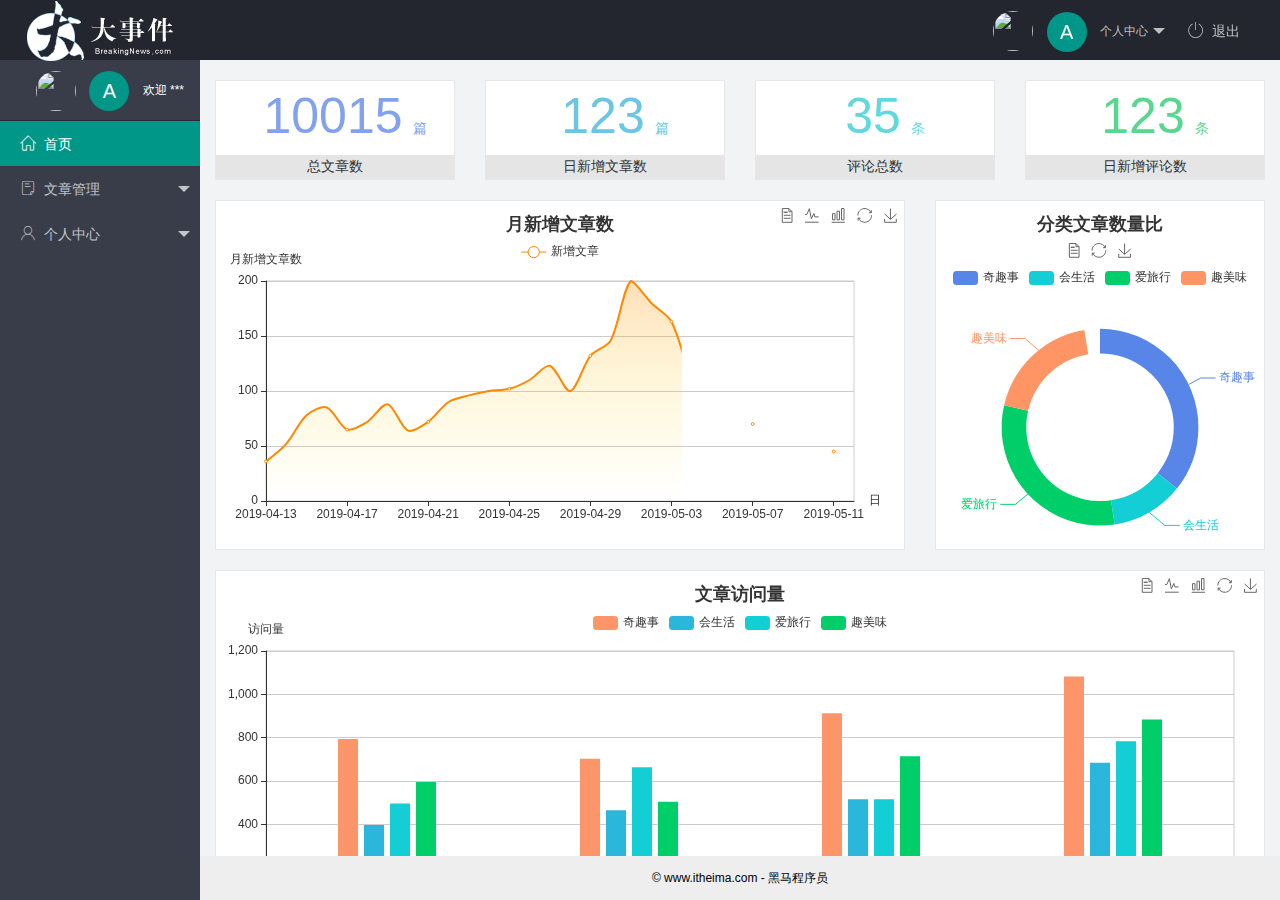
==== index.html @ e272e984 "初始化" ====
<!DOCTYPE html>
<html lang="en">
  <head>
    <meta charset="UTF-8" />
    <meta name="viewport" content="width=device-width, initial-scale=1.0" />
    <title>后台主页</title>
    <!-- 导入 layui 的样式表 -->
    <link rel="stylesheet" href="/assets/lib/layui/css/layui.css" />
    <!-- 导入第三方图标库 -->
    <link rel="stylesheet" href="/assets/fonts/iconfont.css" />
    <!-- 导入自己的样式表 -->
    <link rel="stylesheet" href="/assets/css/index.css" />
  </head>
  <body class="layui-layout-body">
    <div class="layui-layout layui-layout-admin">
      <div class="layui-header">
        <div class="layui-logo">
          <img src="/assets/images/logo.png" alt="" />
        </div>
        <!-- 头部区域（可配合layui已有的水平导航） -->
        <ul class="layui-nav layui-layout-right">
          <li class="layui-nav-item">
            <a href="javascript:;" class="userinfo">
              <img src="http://t.cn/RCzsdCq" class="layui-nav-img" />
              <span class="text-avatar">A</span>
              个人中心
            </a>
            <dl class="layui-nav-child">
              <dd><a href="">基本资料</a></dd>
              <dd><a href="">更换头像</a></dd>
              <dd><a href="">重置密码</a></dd>
            </dl>
          </li>
          <li class="layui-nav-item">
            <a href=""><span class="iconfont icon-tuichu"></span>退出</a>
          </li>
        </ul>
      </div>

      <div class="layui-side layui-bg-black">
        <div class="layui-side-scroll">
          <div class="userinfo">
            <img src="http://t.cn/RCzsdCq" class="layui-nav-img" />
            <span class="text-avatar">A</span>
            <span id="welcome">欢迎 ***</span>
          </div>
          <!-- 左侧导航区域（可配合layui已有的垂直导航） -->
          <ul class="layui-nav layui-nav-tree" lay-shrink="all">
            <li class="layui-nav-item layui-this">
              <a href="/home/dashboard.html" target="fm"><span class="iconfont icon-home"></span>首页</a>
            </li>
            <li class="layui-nav-item">
              <a class="" href="javascript:;"><span class="iconfont icon-16"></span>文章管理</a>
              <dl class="layui-nav-child">
                <dd>
                  <a href="javascript:;"><i class="layui-icon layui-icon-app"></i>文章类别</a>
                </dd>
                <dd>
                  <a href="javascript:;"><i class="layui-icon layui-icon-app"></i>文章列表</a>
                </dd>
                <dd>
                  <a href="javascript:;"><i class="layui-icon layui-icon-app"></i>发布文章</a>
                </dd>
              </dl>
            </li>
            <li class="layui-nav-item">
              <a href="javascript:;"><span class="iconfont icon-user"></span>个人中心</a>
              <dl class="layui-nav-child">
                <dd>
                  <a href="javascript:;"><i class="layui-icon layui-icon-app"></i>基本资料</a>
                </dd>
                <dd>
                  <a href="javascript:;"><i class="layui-icon layui-icon-app"></i>更换头像</a>
                </dd>
                <dd>
                  <a href="javascript:;"><i class="layui-icon layui-icon-app"></i>重置密码</a>
                </dd>
              </dl>
            </li>
          </ul>
        </div>
      </div>

      <div class="layui-body">
        <!-- 内容主体区域 -->
        <iframe name="fm" src="/home/dashboard.html" frameborder="0"></iframe>
      </div>

      <div class="layui-footer">
        <!-- 底部固定区域 -->
        © www.itheima.com - 黑马程序员
      </div>
    </div>
    <!-- 导入 layui 的JS文件 -->
    <script src="/assets/lib/layui/layui.all.js"></script>
  </body>
</html>
---- assets/lib/layui/css/layui.css ----
/** layui-v2.5.5 MIT License By https://www.layui.com */
 .layui-inline,img{display:inline-block;vertical-align:middle}h1,h2,h3,h4,h5,h6{font-weight:400}.layui-edge,.layui-header,.layui-inline,.layui-main{position:relative}.layui-body,.layui-edge,.layui-elip{overflow:hidden}.layui-btn,.layui-edge,.layui-inline,img{vertical-align:middle}.layui-btn,.layui-disabled,.layui-icon,.layui-unselect{-moz-user-select:none;-webkit-user-select:none;-ms-user-select:none}.layui-elip,.layui-form-checkbox span,.layui-form-pane .layui-form-label{text-overflow:ellipsis;white-space:nowrap}.layui-breadcrumb,.layui-tree-btnGroup{visibility:hidden}blockquote,body,button,dd,div,dl,dt,form,h1,h2,h3,h4,h5,h6,input,li,ol,p,pre,td,textarea,th,ul{margin:0;padding:0;-webkit-tap-highlight-color:rgba(0,0,0,0)}a:active,a:hover{outline:0}img{border:none}li{list-style:none}table{border-collapse:collapse;border-spacing:0}h4,h5,h6{font-size:100%}button,input,optgroup,option,select,textarea{font-family:inherit;font-size:inherit;font-style:inherit;font-weight:inherit;outline:0}pre{white-space:pre-wrap;white-space:-moz-pre-wrap;white-space:-pre-wrap;white-space:-o-pre-wrap;word-wrap:break-word}body{line-height:24px;font:14px Helvetica Neue,Helvetica,PingFang SC,Tahoma,Arial,sans-serif}hr{height:1px;margin:10px 0;border:0;clear:both}a{color:#333;text-decoration:none}a:hover{color:#777}a cite{font-style:normal;*cursor:pointer}.layui-border-box,.layui-border-box *{box-sizing:border-box}.layui-box,.layui-box *{box-sizing:content-box}.layui-clear{clear:both;*zoom:1}.layui-clear:after{content:'\20';clear:both;*zoom:1;display:block;height:0}.layui-inline{*display:inline;*zoom:1}.layui-edge{display:inline-block;width:0;height:0;border-width:6px;border-style:dashed;border-color:transparent}.layui-edge-top{top:-4px;border-bottom-color:#999;border-bottom-style:solid}.layui-edge-right{border-left-color:#999;border-left-style:solid}.layui-edge-bottom{top:2px;border-top-color:#999;border-top-style:solid}.layui-edge-left{border-right-color:#999;border-right-style:solid}.layui-disabled,.layui-disabled:hover{color:#d2d2d2!important;cursor:not-allowed!important}.layui-circle{border-radius:100%}.layui-show{display:block!important}.layui-hide{display:none!important}@font-face{font-family:layui-icon;src:url(../font/iconfont.eot?v=250);src:url(../font/iconfont.eot?v=250#iefix) format('embedded-opentype'),url(../font/iconfont.woff2?v=250) format('woff2'),url(../font/iconfont.woff?v=250) format('woff'),url(../font/iconfont.ttf?v=250) format('truetype'),url(../font/iconfont.svg?v=250#layui-icon) format('svg')}.layui-icon{font-family:layui-icon!important;font-size:16px;font-style:normal;-webkit-font-smoothing:antialiased;-moz-osx-font-smoothing:grayscale}.layui-icon-reply-fill:before{content:"\e611"}.layui-icon-set-fill:before{content:"\e614"}.layui-icon-menu-fill:before{content:"\e60f"}.layui-icon-search:before{content:"\e615"}.layui-icon-share:before{content:"\e641"}.layui-icon-set-sm:before{content:"\e620"}.layui-icon-engine:before{content:"\e628"}.layui-icon-close:before{content:"\1006"}.layui-icon-close-fill:before{content:"\1007"}.layui-icon-chart-screen:before{content:"\e629"}.layui-icon-star:before{content:"\e600"}.layui-icon-circle-dot:before{content:"\e617"}.layui-icon-chat:before{content:"\e606"}.layui-icon-release:before{content:"\e609"}.layui-icon-list:before{content:"\e60a"}.layui-icon-chart:before{content:"\e62c"}.layui-icon-ok-circle:before{content:"\1005"}.layui-icon-layim-theme:before{content:"\e61b"}.layui-icon-table:before{content:"\e62d"}.layui-icon-right:before{content:"\e602"}.layui-icon-left:before{content:"\e603"}.layui-icon-cart-simple:before{content:"\e698"}.layui-icon-face-cry:before{content:"\e69c"}.layui-icon-face-smile:before{content:"\e6af"}.layui-icon-survey:before{content:"\e6b2"}.layui-icon-tree:before{content:"\e62e"}.layui-icon-upload-circle:before{content:"\e62f"}.layui-icon-add-circle:before{content:"\e61f"}.layui-icon-download-circle:before{content:"\e601"}.layui-icon-templeate-1:before{content:"\e630"}.layui-icon-util:before{content:"\e631"}.layui-icon-face-surprised:before{content:"\e664"}.layui-icon-edit:before{content:"\e642"}.layui-icon-speaker:before{content:"\e645"}.layui-icon-down:before{content:"\e61a"}.layui-icon-file:before{content:"\e621"}.layui-icon-layouts:before{content:"\e632"}.layui-icon-rate-half:before{content:"\e6c9"}.layui-icon-add-circle-fine:before{content:"\e608"}.layui-icon-prev-circle:before{content:"\e633"}.layui-icon-read:before{content:"\e705"}.layui-icon-404:before{content:"\e61c"}.layui-icon-carousel:before{content:"\e634"}.layui-icon-help:before{content:"\e607"}.layui-icon-code-circle:before{content:"\e635"}.layui-icon-water:before{content:"\e636"}.layui-icon-username:before{content:"\e66f"}.layui-icon-find-fill:before{content:"\e670"}.layui-icon-about:before{content:"\e60b"}.layui-icon-location:before{content:"\e715"}.layui-icon-up:before{content:"\e619"}.layui-icon-pause:before{content:"\e651"}.layui-icon-date:before{content:"\e637"}.layui-icon-layim-uploadfile:before{content:"\e61d"}.layui-icon-delete:before{content:"\e640"}.layui-icon-play:before{content:"\e652"}.layui-icon-top:before{content:"\e604"}.layui-icon-friends:before{content:"\e612"}.layui-icon-refresh-3:before{content:"\e9aa"}.layui-icon-ok:before{content:"\e605"}.layui-icon-layer:before{content:"\e638"}.layui-icon-face-smile-fine:before{content:"\e60c"}.layui-icon-dollar:before{content:"\e659"}.layui-icon-group:before{content:"\e613"}.layui-icon-layim-download:before{content:"\e61e"}.layui-icon-picture-fine:before{content:"\e60d"}.layui-icon-link:before{content:"\e64c"}.layui-icon-diamond:before{content:"\e735"}.layui-icon-log:before{content:"\e60e"}.layui-icon-rate-solid:before{content:"\e67a"}.layui-icon-fonts-del:before{content:"\e64f"}.layui-icon-unlink:before{content:"\e64d"}.layui-icon-fonts-clear:before{content:"\e639"}.layui-icon-triangle-r:before{content:"\e623"}.layui-icon-circle:before{content:"\e63f"}.layui-icon-radio:before{content:"\e643"}.layui-icon-align-center:before{content:"\e647"}.layui-icon-align-right:before{content:"\e648"}.layui-icon-align-left:before{content:"\e649"}.layui-icon-loading-1:before{content:"\e63e"}.layui-icon-return:before{content:"\e65c"}.layui-icon-fonts-strong:before{content:"\e62b"}.layui-icon-upload:before{content:"\e67c"}.layui-icon-dialogue:before{content:"\e63a"}.layui-icon-video:before{content:"\e6ed"}.layui-icon-headset:before{content:"\e6fc"}.layui-icon-cellphone-fine:before{content:"\e63b"}.layui-icon-add-1:before{content:"\e654"}.layui-icon-face-smile-b:before{content:"\e650"}.layui-icon-fonts-html:before{content:"\e64b"}.layui-icon-form:before{content:"\e63c"}.layui-icon-cart:before{content:"\e657"}.layui-icon-camera-fill:before{content:"\e65d"}.layui-icon-tabs:before{content:"\e62a"}.layui-icon-fonts-code:before{content:"\e64e"}.layui-icon-fire:before{content:"\e756"}.layui-icon-set:before{content:"\e716"}.layui-icon-fonts-u:before{content:"\e646"}.layui-icon-triangle-d:before{content:"\e625"}.layui-icon-tips:before{content:"\e702"}.layui-icon-picture:before{content:"\e64a"}.layui-icon-more-vertical:before{content:"\e671"}.layui-icon-flag:before{content:"\e66c"}.layui-icon-loading:before{content:"\e63d"}.layui-icon-fonts-i:before{content:"\e644"}.layui-icon-refresh-1:before{content:"\e666"}.layui-icon-rmb:before{content:"\e65e"}.layui-icon-home:before{content:"\e68e"}.layui-icon-user:before{content:"\e770"}.layui-icon-notice:before{content:"\e667"}.layui-icon-login-weibo:before{content:"\e675"}.layui-icon-voice:before{content:"\e688"}.layui-icon-upload-drag:before{content:"\e681"}.layui-icon-login-qq:before{content:"\e676"}.layui-icon-snowflake:before{content:"\e6b1"}.layui-icon-file-b:before{content:"\e655"}.layui-icon-template:before{content:"\e663"}.layui-icon-auz:before{content:"\e672"}.layui-icon-console:before{content:"\e665"}.layui-icon-app:before{content:"\e653"}.layui-icon-prev:before{content:"\e65a"}.layui-icon-website:before{content:"\e7ae"}.layui-icon-next:before{content:"\e65b"}.layui-icon-component:before{content:"\e857"}.layui-icon-more:before{content:"\e65f"}.layui-icon-login-wechat:before{content:"\e677"}.layui-icon-shrink-right:before{content:"\e668"}.layui-icon-spread-left:before{content:"\e66b"}.layui-icon-camera:before{content:"\e660"}.layui-icon-note:before{content:"\e66e"}.layui-icon-refresh:before{content:"\e669"}.layui-icon-female:before{content:"\e661"}.layui-icon-male:before{content:"\e662"}.layui-icon-password:before{content:"\e673"}.layui-icon-senior:before{content:"\e674"}.layui-icon-theme:before{content:"\e66a"}.layui-icon-tread:before{content:"\e6c5"}.layui-icon-praise:before{content:"\e6c6"}.layui-icon-star-fill:before{content:"\e658"}.layui-icon-rate:before{content:"\e67b"}.layui-icon-template-1:before{content:"\e656"}.layui-icon-vercode:before{content:"\e679"}.layui-icon-cellphone:before{content:"\e678"}.layui-icon-screen-full:before{content:"\e622"}.layui-icon-screen-restore:before{content:"\e758"}.layui-icon-cols:before{content:"\e610"}.layui-icon-export:before{content:"\e67d"}.layui-icon-print:before{content:"\e66d"}.layui-icon-slider:before{content:"\e714"}.layui-icon-addition:before{content:"\e624"}.layui-icon-subtraction:before{content:"\e67e"}.layui-icon-service:before{content:"\e626"}.layui-icon-transfer:before{content:"\e691"}.layui-main{width:1140px;margin:0 auto}.layui-header{z-index:1000;height:60px}.layui-header a:hover{transition:all .5s;-webkit-transition:all .5s}.layui-side{position:fixed;left:0;top:0;bottom:0;z-index:999;width:200px;overflow-x:hidden}.layui-side-scroll{position:relative;width:220px;height:100%;overflow-x:hidden}.layui-body{position:absolute;left:200px;right:0;top:0;bottom:0;z-index:998;width:auto;overflow-y:auto;box-sizing:border-box}.layui-layout-body{overflow:hidden}.layui-layout-admin .layui-header{background-color:#23262E}.layui-layout-admin .layui-side{top:60px;width:200px;overflow-x:hidden}.layui-layout-admin .layui-body{position:fixed;top:60px;bottom:44px}.layui-layout-admin .layui-main{width:auto;margin:0 15px}.layui-layout-admin .layui-footer{position:fixed;left:200px;right:0;bottom:0;height:44px;line-height:44px;padding:0 15px;background-color:#eee}.layui-layout-admin .layui-logo{position:absolute;left:0;top:0;width:200px;height:100%;line-height:60px;text-align:center;color:#009688;font-size:16px}.layui-layout-admin .layui-header .layui-nav{background:0 0}.layui-layout-left{position:absolute!important;left:200px;top:0}.layui-layout-right{position:absolute!important;right:0;top:0}.layui-container{position:relative;margin:0 auto;padding:0 15px;box-sizing:border-box}.layui-fluid{position:relative;margin:0 auto;padding:0 15px}.layui-row:after,.layui-row:before{content:'';display:block;clear:both}.layui-col-lg1,.layui-col-lg10,.layui-col-lg11,.layui-col-lg12,.layui-col-lg2,.layui-col-lg3,.layui-col-lg4,.layui-col-lg5,.layui-col-lg6,.layui-col-lg7,.layui-col-lg8,.layui-col-lg9,.layui-col-md1,.layui-col-md10,.layui-col-md11,.layui-col-md12,.layui-col-md2,.layui-col-md3,.layui-col-md4,.layui-col-md5,.layui-col-md6,.layui-col-md7,.layui-col-md8,.layui-col-md9,.layui-col-sm1,.layui-col-sm10,.layui-col-sm11,.layui-col-sm12,.layui-col-sm2,.layui-col-sm3,.layui-col-sm4,.layui-col-sm5,.layui-col-sm6,.layui-col-sm7,.layui-col-sm8,.layui-col-sm9,.layui-col-xs1,.layui-col-xs10,.layui-col-xs11,.layui-col-xs12,.layui-col-xs2,.layui-col-xs3,.layui-col-xs4,.layui-col-xs5,.layui-col-xs6,.layui-col-xs7,.layui-col-xs8,.layui-col-xs9{position:relative;display:block;box-sizing:border-box}.layui-col-xs1,.layui-col-xs10,.layui-col-xs11,.layui-col-xs12,.layui-col-xs2,.layui-col-xs3,.layui-col-xs4,.layui-col-xs5,.layui-col-xs6,.layui-col-xs7,.layui-col-xs8,.layui-col-xs9{float:left}.layui-col-xs1{width:8.33333333%}.layui-col-xs2{width:16.66666667%}.layui-col-xs3{width:25%}.layui-col-xs4{width:33.33333333%}.layui-col-xs5{width:41.66666667%}.layui-col-xs6{width:50%}.layui-col-xs7{width:58.33333333%}.layui-col-xs8{width:66.66666667%}.layui-col-xs9{width:75%}.layui-col-xs10{width:83.33333333%}.layui-col-xs11{width:91.66666667%}.layui-col-xs12{width:100%}.layui-col-xs-offset1{margin-left:8.33333333%}.layui-col-xs-offset2{margin-left:16.66666667%}.layui-col-xs-offset3{margin-left:25%}.layui-col-xs-offset4{margin-left:33.33333333%}.layui-col-xs-offset5{margin-left:41.66666667%}.layui-col-xs-offset6{margin-left:50%}.layui-col-xs-offset7{margin-left:58.33333333%}.layui-col-xs-offset8{margin-left:66.66666667%}.layui-col-xs-offset9{margin-left:75%}.layui-col-xs-offset10{margin-left:83.33333333%}.layui-col-xs-offset11{margin-left:91.66666667%}.layui-col-xs-offset12{margin-left:100%}@media screen and (max-width:768px){.layui-hide-xs{display:none!important}.layui-show-xs-block{display:block!important}.layui-show-xs-inline{display:inline!important}.layui-show-xs-inline-block{display:inline-block!important}}@media screen and (min-width:768px){.layui-container{width:750px}.layui-hide-sm{display:none!important}.layui-show-sm-block{display:block!important}.layui-show-sm-inline{display:inline!important}.layui-show-sm-inline-block{display:inline-block!important}.layui-col-sm1,.layui-col-sm10,.layui-col-sm11,.layui-col-sm12,.layui-col-sm2,.layui-col-sm3,.layui-col-sm4,.layui-col-sm5,.layui-col-sm6,.layui-col-sm7,.layui-col-sm8,.layui-col-sm9{float:left}.layui-col-sm1{width:8.33333333%}.layui-col-sm2{width:16.66666667%}.layui-col-sm3{width:25%}.layui-col-sm4{width:33.33333333%}.layui-col-sm5{width:41.66666667%}.layui-col-sm6{width:50%}.layui-col-sm7{width:58.33333333%}.layui-col-sm8{width:66.66666667%}.layui-col-sm9{width:75%}.layui-col-sm10{width:83.33333333%}.layui-col-sm11{width:91.66666667%}.layui-col-sm12{width:100%}.layui-col-sm-offset1{margin-left:8.33333333%}.layui-col-sm-offset2{margin-left:16.66666667%}.layui-col-sm-offset3{margin-left:25%}.layui-col-sm-offset4{margin-left:33.33333333%}.layui-col-sm-offset5{margin-left:41.66666667%}.layui-col-sm-offset6{margin-left:50%}.layui-col-sm-offset7{margin-left:58.33333333%}.layui-col-sm-offset8{margin-left:66.66666667%}.layui-col-sm-offset9{margin-left:75%}.layui-col-sm-offset10{margin-left:83.33333333%}.layui-col-sm-offset11{margin-left:91.66666667%}.layui-col-sm-offset12{margin-left:100%}}@media screen and (min-width:992px){.layui-container{width:970px}.layui-hide-md{display:none!important}.layui-show-md-block{display:block!important}.layui-show-md-inline{display:inline!important}.layui-show-md-inline-block{display:inline-block!important}.layui-col-md1,.layui-col-md10,.layui-col-md11,.layui-col-md12,.layui-col-md2,.layui-col-md3,.layui-col-md4,.layui-col-md5,.layui-col-md6,.layui-col-md7,.layui-col-md8,.layui-col-md9{float:left}.layui-col-md1{width:8.33333333%}.layui-col-md2{width:16.66666667%}.layui-col-md3{width:25%}.layui-col-md4{width:33.33333333%}.layui-col-md5{width:41.66666667%}.layui-col-md6{width:50%}.layui-col-md7{width:58.33333333%}.layui-col-md8{width:66.66666667%}.layui-col-md9{width:75%}.layui-col-md10{width:83.33333333%}.layui-col-md11{width:91.66666667%}.layui-col-md12{width:100%}.layui-col-md-offset1{margin-left:8.33333333%}.layui-col-md-offset2{margin-left:16.66666667%}.layui-col-md-offset3{margin-left:25%}.layui-col-md-offset4{margin-left:33.33333333%}.layui-col-md-offset5{margin-left:41.66666667%}.layui-col-md-offset6{margin-left:50%}.layui-col-md-offset7{margin-left:58.33333333%}.layui-col-md-offset8{margin-left:66.66666667%}.layui-col-md-offset9{margin-left:75%}.layui-col-md-offset10{margin-left:83.33333333%}.layui-col-md-offset11{margin-left:91.66666667%}.layui-col-md-offset12{margin-left:100%}}@media screen and (min-width:1200px){.layui-container{width:1170px}.layui-hide-lg{display:none!important}.layui-show-lg-block{display:block!important}.layui-show-lg-inline{display:inline!important}.layui-show-lg-inline-block{display:inline-block!important}.layui-col-lg1,.layui-col-lg10,.layui-col-lg11,.layui-col-lg12,.layui-col-lg2,.layui-col-lg3,.layui-col-lg4,.layui-col-lg5,.layui-col-lg6,.layui-col-lg7,.layui-col-lg8,.layui-col-lg9{float:left}.layui-col-lg1{width:8.33333333%}.layui-col-lg2{width:16.66666667%}.layui-col-lg3{width:25%}.layui-col-lg4{width:33.33333333%}.layui-col-lg5{width:41.66666667%}.layui-col-lg6{width:50%}.layui-col-lg7{width:58.33333333%}.layui-col-lg8{width:66.66666667%}.layui-col-lg9{width:75%}.layui-col-lg10{width:83.33333333%}.layui-col-lg11{width:91.66666667%}.layui-col-lg12{width:100%}.layui-col-lg-offset1{margin-left:8.33333333%}.layui-col-lg-offset2{margin-left:16.66666667%}.layui-col-lg-offset3{margin-left:25%}.layui-col-lg-offset4{margin-left:33.33333333%}.layui-col-lg-offset5{margin-left:41.66666667%}.layui-col-lg-offset6{margin-left:50%}.layui-col-lg-offset7{margin-left:58.33333333%}.layui-col-lg-offset8{margin-left:66.66666667%}.layui-col-lg-offset9{margin-left:75%}.layui-col-lg-offset10{margin-left:83.33333333%}.layui-col-lg-offset11{margin-left:91.66666667%}.layui-col-lg-offset12{margin-left:100%}}.layui-col-space1{margin:-.5px}.layui-col-space1>*{padding:.5px}.layui-col-space3{margin:-1.5px}.layui-col-space3>*{padding:1.5px}.layui-col-space5{margin:-2.5px}.layui-col-space5>*{padding:2.5px}.layui-col-space8{margin:-3.5px}.layui-col-space8>*{padding:3.5px}.layui-col-space10{margin:-5px}.layui-col-space10>*{padding:5px}.layui-col-space12{margin:-6px}.layui-col-space12>*{padding:6px}.layui-col-space15{margin:-7.5px}.layui-col-space15>*{padding:7.5px}.layui-col-space18{margin:-9px}.layui-col-space18>*{padding:9px}.layui-col-space20{margin:-10px}.layui-col-space20>*{padding:10px}.layui-col-space22{margin:-11px}.layui-col-space22>*{padding:11px}.layui-col-space25{margin:-12.5px}.layui-col-space25>*{padding:12.5px}.layui-col-space30{margin:-15px}.layui-col-space30>*{padding:15px}.layui-btn,.layui-input,.layui-select,.layui-textarea,.layui-upload-button{outline:0;-webkit-appearance:none;transition:all .3s;-webkit-transition:all .3s;box-sizing:border-box}.layui-elem-quote{margin-bottom:10px;padding:15px;line-height:22px;border-left:5px solid #009688;border-radius:0 2px 2px 0;background-color:#f2f2f2}.layui-quote-nm{border-style:solid;border-width:1px 1px 1px 5px;background:0 0}.layui-elem-field{margin-bottom:10px;padding:0;border-width:1px;border-style:solid}.layui-elem-field legend{margin-left:20px;padding:0 10px;font-size:20px;font-weight:300}.layui-field-title{margin:10px 0 20px;border-width:1px 0 0}.layui-field-box{padding:10px 15px}.layui-field-title .layui-field-box{padding:10px 0}.layui-progress{position:relative;height:6px;border-radius:20px;background-color:#e2e2e2}.layui-progress-bar{position:absolute;left:0;top:0;width:0;max-width:100%;height:6px;border-radius:20px;text-align:right;background-color:#5FB878;transition:all .3s;-webkit-transition:all .3s}.layui-progress-big,.layui-progress-big .layui-progress-bar{height:18px;line-height:18px}.layui-progress-text{position:relative;top:-20px;line-height:18px;font-size:12px;color:#666}.layui-progress-big .layui-progress-text{position:static;padding:0 10px;color:#fff}.layui-collapse{border-width:1px;border-style:solid;border-radius:2px}.layui-colla-content,.layui-colla-item{border-top-width:1px;border-top-style:solid}.layui-colla-item:first-child{border-top:none}.layui-colla-title{position:relative;height:42px;line-height:42px;padding:0 15px 0 35px;color:#333;background-color:#f2f2f2;cursor:pointer;font-size:14px;overflow:hidden}.layui-colla-content{display:none;padding:10px 15px;line-height:22px;color:#666}.layui-colla-icon{position:absolute;left:15px;top:0;font-size:14px}.layui-card{margin-bottom:15px;border-radius:2px;background-color:#fff;box-shadow:0 1px 2px 0 rgba(0,0,0,.05)}.layui-card:last-child{margin-bottom:0}.layui-card-header{position:relative;height:42px;line-height:42px;padding:0 15px;border-bottom:1px solid #f6f6f6;color:#333;border-radius:2px 2px 0 0;font-size:14px}.layui-bg-black,.layui-bg-blue,.layui-bg-cyan,.layui-bg-green,.layui-bg-orange,.layui-bg-red{color:#fff!important}.layui-card-body{position:relative;padding:10px 15px;line-height:24px}.layui-card-body[pad15]{padding:15px}.layui-card-body[pad20]{padding:20px}.layui-card-body .layui-table{margin:5px 0}.layui-card .layui-tab{margin:0}.layui-panel-window{position:relative;padding:15px;border-radius:0;border-top:5px solid #E6E6E6;background-color:#fff}.layui-auxiliar-moving{position:fixed;left:0;right:0;top:0;bottom:0;width:100%;height:100%;background:0 0;z-index:9999999999}.layui-form-label,.layui-form-mid,.layui-form-select,.layui-input-block,.layui-input-inline,.layui-textarea{position:relative}.layui-bg-red{background-color:#FF5722!important}.layui-bg-orange{background-color:#FFB800!important}.layui-bg-green{background-color:#009688!important}.layui-bg-cyan{background-color:#2F4056!important}.layui-bg-blue{background-color:#1E9FFF!important}.layui-bg-black{background-color:#393D49!important}.layui-bg-gray{background-color:#eee!important;color:#666!important}.layui-badge-rim,.layui-colla-content,.layui-colla-item,.layui-collapse,.layui-elem-field,.layui-form-pane .layui-form-item[pane],.layui-form-pane .layui-form-label,.layui-input,.layui-layedit,.layui-layedit-tool,.layui-quote-nm,.layui-select,.layui-tab-bar,.layui-tab-card,.layui-tab-title,.layui-tab-title .layui-this:after,.layui-textarea{border-color:#e6e6e6}.layui-timeline-item:before,hr{background-color:#e6e6e6}.layui-text{line-height:22px;font-size:14px;color:#666}.layui-text h1,.layui-text h2,.layui-text h3{font-weight:500;color:#333}.layui-text h1{font-size:30px}.layui-text h2{font-size:24px}.layui-text h3{font-size:18px}.layui-text a:not(.layui-btn){color:#01AAED}.layui-text a:not(.layui-btn):hover{text-decoration:underline}.layui-text ul{padding:5px 0 5px 15px}.layui-text ul li{margin-top:5px;list-style-type:disc}.layui-text em,.layui-word-aux{color:#999!important;padding:0 5px!important}.layui-btn{display:inline-block;height:38px;line-height:38px;padding:0 18px;background-color:#009688;color:#fff;white-space:nowrap;text-align:center;font-size:14px;border:none;border-radius:2px;cursor:pointer}.layui-btn:hover{opacity:.8;filter:alpha(opacity=80);color:#fff}.layui-btn:active{opacity:1;filter:alpha(opacity=100)}.layui-btn+.layui-btn{margin-left:10px}.layui-btn-container{font-size:0}.layui-btn-container .layui-btn{margin-right:10px;margin-bottom:10px}.layui-btn-container .layui-btn+.layui-btn{margin-left:0}.layui-table .layui-btn-container .layui-btn{margin-bottom:9px}.layui-btn-radius{border-radius:100px}.layui-btn .layui-icon{margin-right:3px;font-size:18px;vertical-align:bottom;vertical-align:middle\9}.layui-btn-primary{border:1px solid #C9C9C9;background-color:#fff;color:#555}.layui-btn-primary:hover{border-color:#009688;color:#333}.layui-btn-normal{background-color:#1E9FFF}.layui-btn-warm{background-color:#FFB800}.layui-btn-danger{background-color:#FF5722}.layui-btn-checked{background-color:#5FB878}.layui-btn-disabled,.layui-btn-disabled:active,.layui-btn-disabled:hover{border:1px solid #e6e6e6;background-color:#FBFBFB;color:#C9C9C9;cursor:not-allowed;opacity:1}.layui-btn-lg{height:44px;line-height:44px;padding:0 25px;font-size:16px}.layui-btn-sm{height:30px;line-height:30px;padding:0 10px;font-size:12px}.layui-btn-sm i{font-size:16px!important}.layui-btn-xs{height:22px;line-height:22px;padding:0 5px;font-size:12px}.layui-btn-xs i{font-size:14px!important}.layui-btn-group{display:inline-block;vertical-align:middle;font-size:0}.layui-btn-group .layui-btn{margin-left:0!important;margin-right:0!important;border-left:1px solid rgba(255,255,255,.5);border-radius:0}.layui-btn-group .layui-btn-primary{border-left:none}.layui-btn-group .layui-btn-primary:hover{border-color:#C9C9C9;color:#009688}.layui-btn-group .layui-btn:first-child{border-left:none;border-radius:2px 0 0 2px}.layui-btn-group .layui-btn-primary:first-child{border-left:1px solid #c9c9c9}.layui-btn-group .layui-btn:last-child{border-radius:0 2px 2px 0}.layui-btn-group .layui-btn+.layui-btn{margin-left:0}.layui-btn-group+.layui-btn-group{margin-left:10px}.layui-btn-fluid{width:100%}.layui-input,.layui-select,.layui-textarea{height:38px;line-height:1.3;line-height:38px\9;border-width:1px;border-style:solid;background-color:#fff;border-radius:2px}.layui-input::-webkit-input-placeholder,.layui-select::-webkit-input-placeholder,.layui-textarea::-webkit-input-placeholder{line-height:1.3}.layui-input,.layui-textarea{display:block;width:100%;padding-left:10px}.layui-input:hover,.layui-textarea:hover{border-color:#D2D2D2!important}.layui-input:focus,.layui-textarea:focus{border-color:#C9C9C9!important}.layui-textarea{min-height:100px;height:auto;line-height:20px;padding:6px 10px;resize:vertical}.layui-select{padding:0 10px}.layui-form input[type=checkbox],.layui-form input[type=radio],.layui-form select{display:none}.layui-form [lay-ignore]{display:initial}.layui-form-item{margin-bottom:15px;clear:both;*zoom:1}.layui-form-item:after{content:'\20';clear:both;*zoom:1;display:block;height:0}.layui-form-label{float:left;display:block;padding:9px 15px;width:80px;font-weight:400;line-height:20px;text-align:right}.layui-form-label-col{display:block;float:none;padding:9px 0;line-height:20px;text-align:left}.layui-form-item .layui-inline{margin-bottom:5px;margin-right:10px}.layui-input-block{margin-left:110px;min-height:36px}.layui-input-inline{display:inline-block;vertical-align:middle}.layui-form-item .layui-input-inline{float:left;width:190px;margin-right:10px}.layui-form-text .layui-input-inline{width:auto}.layui-form-mid{float:left;display:block;padding:9px 0!important;line-height:20px;margin-right:10px}.layui-form-danger+.layui-form-select .layui-input,.layui-form-danger:focus{border-color:#FF5722!important}.layui-form-select .layui-input{padding-right:30px;cursor:pointer}.layui-form-select .layui-edge{position:absolute;right:10px;top:50%;margin-top:-3px;cursor:pointer;border-width:6px;border-top-color:#c2c2c2;border-top-style:solid;transition:all .3s;-webkit-transition:all .3s}.layui-form-select dl{display:none;position:absolute;left:0;top:42px;padding:5px 0;z-index:899;min-width:100%;border:1px solid #d2d2d2;max-height:300px;overflow-y:auto;background-color:#fff;border-radius:2px;box-shadow:0 2px 4px rgba(0,0,0,.12);box-sizing:border-box}.layui-form-select dl dd,.layui-form-select dl dt{padding:0 10px;line-height:36px;white-space:nowrap;overflow:hidden;text-overflow:ellipsis}.layui-form-select dl dt{font-size:12px;color:#999}.layui-form-select dl dd{cursor:pointer}.layui-form-select dl dd:hover{background-color:#f2f2f2;-webkit-transition:.5s all;transition:.5s all}.layui-form-select .layui-select-group dd{padding-left:20px}.layui-form-select dl dd.layui-select-tips{padding-left:10px!important;color:#999}.layui-form-select dl dd.layui-this{background-color:#5FB878;color:#fff}.layui-form-checkbox,.layui-form-select dl dd.layui-disabled{background-color:#fff}.layui-form-selected dl{display:block}.layui-form-checkbox,.layui-form-checkbox *,.layui-form-switch{display:inline-block;vertical-align:middle}.layui-form-selected .layui-edge{margin-top:-9px;-webkit-transform:rotate(180deg);transform:rotate(180deg);margin-top:-3px\9}:root .layui-form-selected .layui-edge{margin-top:-9px\0/IE9}.layui-form-selectup dl{top:auto;bottom:42px}.layui-select-none{margin:5px 0;text-align:center;color:#999}.layui-select-disabled .layui-disabled{border-color:#eee!important}.layui-select-disabled .layui-edge{border-top-color:#d2d2d2}.layui-form-checkbox{position:relative;height:30px;line-height:30px;margin-right:10px;padding-right:30px;cursor:pointer;font-size:0;-webkit-transition:.1s linear;transition:.1s linear;box-sizing:border-box}.layui-form-checkbox span{padding:0 10px;height:100%;font-size:14px;border-radius:2px 0 0 2px;background-color:#d2d2d2;color:#fff;overflow:hidden}.layui-form-checkbox:hover span{background-color:#c2c2c2}.layui-form-checkbox i{position:absolute;right:0;top:0;width:30px;height:28px;border:1px solid #d2d2d2;border-left:none;border-radius:0 2px 2px 0;color:#fff;font-size:20px;text-align:center}.layui-form-checkbox:hover i{border-color:#c2c2c2;color:#c2c2c2}.layui-form-checked,.layui-form-checked:hover{border-color:#5FB878}.layui-form-checked span,.layui-form-checked:hover span{background-color:#5FB878}.layui-form-checked i,.layui-form-checked:hover i{color:#5FB878}.layui-form-item .layui-form-checkbox{margin-top:4px}.layui-form-checkbox[lay-skin=primary]{height:auto!important;line-height:normal!important;min-width:18px;min-height:18px;border:none!important;margin-right:0;padding-left:28px;padding-right:0;background:0 0}.layui-form-checkbox[lay-skin=primary] span{padding-left:0;padding-right:15px;line-height:18px;background:0 0;color:#666}.layui-form-checkbox[lay-skin=primary] i{right:auto;left:0;width:16px;height:16px;line-height:16px;border:1px solid #d2d2d2;font-size:12px;border-radius:2px;background-color:#fff;-webkit-transition:.1s linear;transition:.1s linear}.layui-form-checkbox[lay-skin=primary]:hover i{border-color:#5FB878;color:#fff}.layui-form-checked[lay-skin=primary] i{border-color:#5FB878!important;background-color:#5FB878;color:#fff}.layui-checkbox-disbaled[lay-skin=primary] span{background:0 0!important;color:#c2c2c2}.layui-checkbox-disbaled[lay-skin=primary]:hover i{border-color:#d2d2d2}.layui-form-item .layui-form-checkbox[lay-skin=primary]{margin-top:10px}.layui-form-switch{position:relative;height:22px;line-height:22px;min-width:35px;padding:0 5px;margin-top:8px;border:1px solid #d2d2d2;border-radius:20px;cursor:pointer;background-color:#fff;-webkit-transition:.1s linear;transition:.1s linear}.layui-form-switch i{position:absolute;left:5px;top:3px;width:16px;height:16px;border-radius:20px;background-color:#d2d2d2;-webkit-transition:.1s linear;transition:.1s linear}.layui-form-switch em{position:relative;top:0;width:25px;margin-left:21px;padding:0!important;text-align:center!important;color:#999!important;font-style:normal!important;font-size:12px}.layui-form-onswitch{border-color:#5FB878;background-color:#5FB878}.layui-checkbox-disbaled,.layui-checkbox-disbaled i{border-color:#e2e2e2!important}.layui-form-onswitch i{left:100%;margin-left:-21px;background-color:#fff}.layui-form-onswitch em{margin-left:5px;margin-right:21px;color:#fff!important}.layui-checkbox-disbaled span{background-color:#e2e2e2!important}.layui-checkbox-disbaled:hover i{color:#fff!important}[lay-radio]{display:none}.layui-form-radio,.layui-form-radio *{display:inline-block;vertical-align:middle}.layui-form-radio{line-height:28px;margin:6px 10px 0 0;padding-right:10px;cursor:pointer;font-size:0}.layui-form-radio *{font-size:14px}.layui-form-radio>i{margin-right:8px;font-size:22px;color:#c2c2c2}.layui-form-radio>i:hover,.layui-form-radioed>i{color:#5FB878}.layui-radio-disbaled>i{color:#e2e2e2!important}.layui-form-pane .layui-form-label{width:110px;padding:8px 15px;height:38px;line-height:20px;border-width:1px;border-style:solid;border-radius:2px 0 0 2px;text-align:center;background-color:#FBFBFB;overflow:hidden;box-sizing:border-box}.layui-form-pane .layui-input-inline{margin-left:-1px}.layui-form-pane .layui-input-block{margin-left:110px;left:-1px}.layui-form-pane .layui-input{border-radius:0 2px 2px 0}.layui-form-pane .layui-form-text .layui-form-label{float:none;width:100%;border-radius:2px;box-sizing:border-box;text-align:left}.layui-form-pane .layui-form-text .layui-input-inline{display:block;margin:0;top:-1px;clear:both}.layui-form-pane .layui-form-text .layui-input-block{margin:0;left:0;top:-1px}.layui-form-pane .layui-form-text .layui-textarea{min-height:100px;border-radius:0 0 2px 2px}.layui-form-pane .layui-form-checkbox{margin:4px 0 4px 10px}.layui-form-pane .layui-form-radio,.layui-form-pane .layui-form-switch{margin-top:6px;margin-left:10px}.layui-form-pane .layui-form-item[pane]{position:relative;border-width:1px;border-style:solid}.layui-form-pane .layui-form-item[pane] .layui-form-label{position:absolute;left:0;top:0;height:100%;border-width:0 1px 0 0}.layui-form-pane .layui-form-item[pane] .layui-input-inline{margin-left:110px}@media screen and (max-width:450px){.layui-form-item .layui-form-label{text-overflow:ellipsis;overflow:hidden;white-space:nowrap}.layui-form-item .layui-inline{display:block;margin-right:0;margin-bottom:20px;clear:both}.layui-form-item .layui-inline:after{content:'\20';clear:both;display:block;height:0}.layui-form-item .layui-input-inline{display:block;float:none;left:-3px;width:auto;margin:0 0 10px 112px}.layui-form-item .layui-input-inline+.layui-form-mid{margin-left:110px;top:-5px;padding:0}.layui-form-item .layui-form-checkbox{margin-right:5px;margin-bottom:5px}}.layui-layedit{border-width:1px;border-style:solid;border-radius:2px}.layui-layedit-tool{padding:3px 5px;border-bottom-width:1px;border-bottom-style:solid;font-size:0}.layedit-tool-fixed{position:fixed;top:0;border-top:1px solid #e2e2e2}.layui-layedit-tool .layedit-tool-mid,.layui-layedit-tool .layui-icon{display:inline-block;vertical-align:middle;text-align:center;font-size:14px}.layui-layedit-tool .layui-icon{position:relative;width:32px;height:30px;line-height:30px;margin:3px 5px;color:#777;cursor:pointer;border-radius:2px}.layui-layedit-tool .layui-icon:hover{color:#393D49}.layui-layedit-tool .layui-icon:active{color:#000}.layui-layedit-tool .layedit-tool-active{background-color:#e2e2e2;color:#000}.layui-layedit-tool .layui-disabled,.layui-layedit-tool .layui-disabled:hover{color:#d2d2d2;cursor:not-allowed}.layui-layedit-tool .layedit-tool-mid{width:1px;height:18px;margin:0 10px;background-color:#d2d2d2}.layedit-tool-html{width:50px!important;font-size:30px!important}.layedit-tool-b,.layedit-tool-code,.layedit-tool-help{font-size:16px!important}.layedit-tool-d,.layedit-tool-face,.layedit-tool-image,.layedit-tool-unlink{font-size:18px!important}.layedit-tool-image input{position:absolute;font-size:0;left:0;top:0;width:100%;height:100%;opacity:.01;filter:Alpha(opacity=1);cursor:pointer}.layui-layedit-iframe iframe{display:block;width:100%}#LAY_layedit_code{overflow:hidden}.layui-laypage{display:inline-block;*display:inline;*zoom:1;vertical-align:middle;margin:10px 0;font-size:0}.layui-laypage>a:first-child,.layui-laypage>a:first-child em{border-radius:2px 0 0 2px}.layui-laypage>a:last-child,.layui-laypage>a:last-child em{border-radius:0 2px 2px 0}.layui-laypage>:first-child{margin-left:0!important}.layui-laypage>:last-child{margin-right:0!important}.layui-laypage a,.layui-laypage button,.layui-laypage input,.layui-laypage select,.layui-laypage span{border:1px solid #e2e2e2}.layui-laypage a,.layui-laypage span{display:inline-block;*display:inline;*zoom:1;vertical-align:middle;padding:0 15px;height:28px;line-height:28px;margin:0 -1px 5px 0;background-color:#fff;color:#333;font-size:12px}.layui-flow-more a *,.layui-laypage input,.layui-table-view select[lay-ignore]{display:inline-block}.layui-laypage a:hover{color:#009688}.layui-laypage em{font-style:normal}.layui-laypage .layui-laypage-spr{color:#999;font-weight:700}.layui-laypage a{text-decoration:none}.layui-laypage .layui-laypage-curr{position:relative}.layui-laypage .layui-laypage-curr em{position:relative;color:#fff}.layui-laypage .layui-laypage-curr .layui-laypage-em{position:absolute;left:-1px;top:-1px;padding:1px;width:100%;height:100%;background-color:#009688}.layui-laypage-em{border-radius:2px}.layui-laypage-next em,.layui-laypage-prev em{font-family:Sim sun;font-size:16px}.layui-laypage .layui-laypage-count,.layui-laypage .layui-laypage-limits,.layui-laypage .layui-laypage-refresh,.layui-laypage .layui-laypage-skip{margin-left:10px;margin-right:10px;padding:0;border:none}.layui-laypage .layui-laypage-limits,.layui-laypage .layui-laypage-refresh{vertical-align:top}.layui-laypage .layui-laypage-refresh i{font-size:18px;cursor:pointer}.layui-laypage select{height:22px;padding:3px;border-radius:2px;cursor:pointer}.layui-laypage .layui-laypage-skip{height:30px;line-height:30px;color:#999}.layui-laypage button,.layui-laypage input{height:30px;line-height:30px;border-radius:2px;vertical-align:top;background-color:#fff;box-sizing:border-box}.layui-laypage input{width:40px;margin:0 10px;padding:0 3px;text-align:center}.layui-laypage input:focus,.layui-laypage select:focus{border-color:#009688!important}.layui-laypage button{margin-left:10px;padding:0 10px;cursor:pointer}.layui-table,.layui-table-view{margin:10px 0}.layui-flow-more{margin:10px 0;text-align:center;color:#999;font-size:14px}.layui-flow-more a{height:32px;line-height:32px}.layui-flow-more a *{vertical-align:top}.layui-flow-more a cite{padding:0 20px;border-radius:3px;background-color:#eee;color:#333;font-style:normal}.layui-flow-more a cite:hover{opacity:.8}.layui-flow-more a i{font-size:30px;color:#737383}.layui-table{width:100%;background-color:#fff;color:#666}.layui-table tr{transition:all .3s;-webkit-transition:all .3s}.layui-table th{text-align:left;font-weight:400}.layui-table tbody tr:hover,.layui-table thead tr,.layui-table-click,.layui-table-header,.layui-table-hover,.layui-table-mend,.layui-table-patch,.layui-table-tool,.layui-table-total,.layui-table-total tr,.layui-table[lay-even] tr:nth-child(even){background-color:#f2f2f2}.layui-table td,.layui-table th,.layui-table-col-set,.layui-table-fixed-r,.layui-table-grid-down,.layui-table-header,.layui-table-page,.layui-table-tips-main,.layui-table-tool,.layui-table-total,.layui-table-view,.layui-table[lay-skin=line],.layui-table[lay-skin=row]{border-width:1px;border-style:solid;border-color:#e6e6e6}.layui-table td,.layui-table th{position:relative;padding:9px 15px;min-height:20px;line-height:20px;font-size:14px}.layui-table[lay-skin=line] td,.layui-table[lay-skin=line] th{border-width:0 0 1px}.layui-table[lay-skin=row] td,.layui-table[lay-skin=row] th{border-width:0 1px 0 0}.layui-table[lay-skin=nob] td,.layui-table[lay-skin=nob] th{border:none}.layui-table img{max-width:100px}.layui-table[lay-size=lg] td,.layui-table[lay-size=lg] th{padding:15px 30px}.layui-table-view .layui-table[lay-size=lg] .layui-table-cell{height:40px;line-height:40px}.layui-table[lay-size=sm] td,.layui-table[lay-size=sm] th{font-size:12px;padding:5px 10px}.layui-table-view .layui-table[lay-size=sm] .layui-table-cell{height:20px;line-height:20px}.layui-table[lay-data]{display:none}.layui-table-box{position:relative;overflow:hidden}.layui-table-view .layui-table{position:relative;width:auto;margin:0}.layui-table-view .layui-table[lay-skin=line]{border-width:0 1px 0 0}.layui-table-view .layui-table[lay-skin=row]{border-width:0 0 1px}.layui-table-view .layui-table td,.layui-table-view .layui-table th{padding:5px 0;border-top:none;border-left:none}.layui-table-view .layui-table th.layui-unselect .layui-table-cell span{cursor:pointer}.layui-table-view .layui-table td{cursor:default}.layui-table-view .layui-table td[data-edit=text]{cursor:text}.layui-table-view .layui-form-checkbox[lay-skin=primary] i{width:18px;height:18px}.layui-table-view .layui-form-radio{line-height:0;padding:0}.layui-table-view .layui-form-radio>i{margin:0;font-size:20px}.layui-table-init{position:absolute;left:0;top:0;width:100%;height:100%;text-align:center;z-index:110}.layui-table-init .layui-icon{position:absolute;left:50%;top:50%;margin:-15px 0 0 -15px;font-size:30px;color:#c2c2c2}.layui-table-header{border-width:0 0 1px;overflow:hidden}.layui-table-header .layui-table{margin-bottom:-1px}.layui-table-tool .layui-inline[lay-event]{position:relative;width:26px;height:26px;padding:5px;line-height:16px;margin-right:10px;text-align:center;color:#333;border:1px solid #ccc;cursor:pointer;-webkit-transition:.5s all;transition:.5s all}.layui-table-tool .layui-inline[lay-event]:hover{border:1px solid #999}.layui-table-tool-temp{padding-right:120px}.layui-table-tool-self{position:absolute;right:17px;top:10px}.layui-table-tool .layui-table-tool-self .layui-inline[lay-event]{margin:0 0 0 10px}.layui-table-tool-panel{position:absolute;top:29px;left:-1px;padding:5px 0;min-width:150px;min-height:40px;border:1px solid #d2d2d2;text-align:left;overflow-y:auto;background-color:#fff;box-shadow:0 2px 4px rgba(0,0,0,.12)}.layui-table-cell,.layui-table-tool-panel li{overflow:hidden;text-overflow:ellipsis;white-space:nowrap}.layui-table-tool-panel li{padding:0 10px;line-height:30px;-webkit-transition:.5s all;transition:.5s all}.layui-table-tool-panel li .layui-form-checkbox[lay-skin=primary]{width:100%;padding-left:28px}.layui-table-tool-panel li:hover{background-color:#f2f2f2}.layui-table-tool-panel li .layui-form-checkbox[lay-skin=primary] i{position:absolute;left:0;top:0}.layui-table-tool-panel li .layui-form-checkbox[lay-skin=primary] span{padding:0}.layui-table-tool .layui-table-tool-self .layui-table-tool-panel{left:auto;right:-1px}.layui-table-col-set{position:absolute;right:0;top:0;width:20px;height:100%;border-width:0 0 0 1px;background-color:#fff}.layui-table-sort{width:10px;height:20px;margin-left:5px;cursor:pointer!important}.layui-table-sort .layui-edge{position:absolute;left:5px;border-width:5px}.layui-table-sort .layui-table-sort-asc{top:3px;border-top:none;border-bottom-style:solid;border-bottom-color:#b2b2b2}.layui-table-sort .layui-table-sort-asc:hover{border-bottom-color:#666}.layui-table-sort .layui-table-sort-desc{bottom:5px;border-bottom:none;border-top-style:solid;border-top-color:#b2b2b2}.layui-table-sort .layui-table-sort-desc:hover{border-top-color:#666}.layui-table-sort[lay-sort=asc] .layui-table-sort-asc{border-bottom-color:#000}.layui-table-sort[lay-sort=desc] .layui-table-sort-desc{border-top-color:#000}.layui-table-cell{height:28px;line-height:28px;padding:0 15px;position:relative;box-sizing:border-box}.layui-table-cell .layui-form-checkbox[lay-skin=primary]{top:-1px;padding:0}.layui-table-cell .layui-table-link{color:#01AAED}.laytable-cell-checkbox,.laytable-cell-numbers,.laytable-cell-radio,.laytable-cell-space{padding:0;text-align:center}.layui-table-body{position:relative;overflow:auto;margin-right:-1px;margin-bottom:-1px}.layui-table-body .layui-none{line-height:26px;padding:15px;text-align:center;color:#999}.layui-table-fixed{position:absolute;left:0;top:0;z-index:101}.layui-table-fixed .layui-table-body{overflow:hidden}.layui-table-fixed-l{box-shadow:0 -1px 8px rgba(0,0,0,.08)}.layui-table-fixed-r{left:auto;right:-1px;border-width:0 0 0 1px;box-shadow:-1px 0 8px rgba(0,0,0,.08)}.layui-table-fixed-r .layui-table-header{position:relative;overflow:visible}.layui-table-mend{position:absolute;right:-49px;top:0;height:100%;width:50px}.layui-table-tool{position:relative;z-index:890;width:100%;min-height:50px;line-height:30px;padding:10px 15px;border-width:0 0 1px}.layui-table-tool .layui-btn-container{margin-bottom:-10px}.layui-table-page,.layui-table-total{border-width:1px 0 0;margin-bottom:-1px;overflow:hidden}.layui-table-page{position:relative;width:100%;padding:7px 7px 0;height:41px;font-size:12px;white-space:nowrap}.layui-table-page>div{height:26px}.layui-table-page .layui-laypage{margin:0}.layui-table-page .layui-laypage a,.layui-table-page .layui-laypage span{height:26px;line-height:26px;margin-bottom:10px;border:none;background:0 0}.layui-table-page .layui-laypage a,.layui-table-page .layui-laypage span.layui-laypage-curr{padding:0 12px}.layui-table-page .layui-laypage span{margin-left:0;padding:0}.layui-table-page .layui-laypage .layui-laypage-prev{margin-left:-7px!important}.layui-table-page .layui-laypage .layui-laypage-curr .layui-laypage-em{left:0;top:0;padding:0}.layui-table-page .layui-laypage button,.layui-table-page .layui-laypage input{height:26px;line-height:26px}.layui-table-page .layui-laypage input{width:40px}.layui-table-page .layui-laypage button{padding:0 10px}.layui-table-page select{height:18px}.layui-table-patch .layui-table-cell{padding:0;width:30px}.layui-table-edit{position:absolute;left:0;top:0;width:100%;height:100%;padding:0 14px 1px;border-radius:0;box-shadow:1px 1px 20px rgba(0,0,0,.15)}.layui-table-edit:focus{border-color:#5FB878!important}select.layui-table-edit{padding:0 0 0 10px;border-color:#C9C9C9}.layui-table-view .layui-form-checkbox,.layui-table-view .layui-form-radio,.layui-table-view .layui-form-switch{top:0;margin:0;box-sizing:content-box}.layui-table-view .layui-form-checkbox{top:-1px;height:26px;line-height:26px}.layui-table-view .layui-form-checkbox i{height:26px}.layui-table-grid .layui-table-cell{overflow:visible}.layui-table-grid-down{position:absolute;top:0;right:0;width:26px;height:100%;padding:5px 0;border-width:0 0 0 1px;text-align:center;background-color:#fff;color:#999;cursor:pointer}.layui-table-grid-down .layui-icon{position:absolute;top:50%;left:50%;margin:-8px 0 0 -8px}.layui-table-grid-down:hover{background-color:#fbfbfb}body .layui-table-tips .layui-layer-content{background:0 0;padding:0;box-shadow:0 1px 6px rgba(0,0,0,.12)}.layui-table-tips-main{margin:-44px 0 0 -1px;max-height:150px;padding:8px 15px;font-size:14px;overflow-y:scroll;background-color:#fff;color:#666}.layui-table-tips-c{position:absolute;right:-3px;top:-13px;width:20px;height:20px;padding:3px;cursor:pointer;background-color:#666;border-radius:50%;color:#fff}.layui-table-tips-c:hover{background-color:#777}.layui-table-tips-c:before{position:relative;right:-2px}.layui-upload-file{display:none!important;opacity:.01;filter:Alpha(opacity=1)}.layui-upload-drag,.layui-upload-form,.layui-upload-wrap{display:inline-block}.layui-upload-list{margin:10px 0}.layui-upload-choose{padding:0 10px;color:#999}.layui-upload-drag{position:relative;padding:30px;border:1px dashed #e2e2e2;background-color:#fff;text-align:center;cursor:pointer;color:#999}.layui-upload-drag .layui-icon{font-size:50px;color:#009688}.layui-upload-drag[lay-over]{border-color:#009688}.layui-upload-iframe{position:absolute;width:0;height:0;border:0;visibility:hidden}.layui-upload-wrap{position:relative;vertical-align:middle}.layui-upload-wrap .layui-upload-file{display:block!important;position:absolute;left:0;top:0;z-index:10;font-size:100px;width:100%;height:100%;opacity:.01;filter:Alpha(opacity=1);cursor:pointer}.layui-transfer-active,.layui-transfer-box{display:inline-block;vertical-align:middle}.layui-transfer-box,.layui-transfer-header,.layui-transfer-search{border-width:0;border-style:solid;border-color:#e6e6e6}.layui-transfer-box{position:relative;border-width:1px;width:200px;height:360px;border-radius:2px;background-color:#fff}.layui-transfer-box .layui-form-checkbox{width:100%;margin:0!important}.layui-transfer-header{height:38px;line-height:38px;padding:0 10px;border-bottom-width:1px}.layui-transfer-search{position:relative;padding:10px;border-bottom-width:1px}.layui-transfer-search .layui-input{height:32px;padding-left:30px;font-size:12px}.layui-transfer-search .layui-icon-search{position:absolute;left:20px;top:50%;margin-top:-8px;color:#666}.layui-transfer-active{margin:0 15px}.layui-transfer-active .layui-btn{display:block;margin:0;padding:0 15px;background-color:#5FB878;border-color:#5FB878;color:#fff}.layui-transfer-active .layui-btn-disabled{background-color:#FBFBFB;border-color:#e6e6e6;color:#C9C9C9}.layui-transfer-active .layui-btn:first-child{margin-bottom:15px}.layui-transfer-active .layui-btn .layui-icon{margin:0;font-size:14px!important}.layui-transfer-data{padding:5px 0;overflow:auto}.layui-transfer-data li{height:32px;line-height:32px;padding:0 10px}.layui-transfer-data li:hover{background-color:#f2f2f2;transition:.5s all}.layui-transfer-data .layui-none{padding:15px 10px;text-align:center;color:#999}.layui-nav{position:relative;padding:0 20px;background-color:#393D49;color:#fff;border-radius:2px;font-size:0;box-sizing:border-box}.layui-nav *{font-size:14px}.layui-nav .layui-nav-item{position:relative;display:inline-block;*display:inline;*zoom:1;vertical-align:middle;line-height:60px}.layui-nav .layui-nav-item a{display:block;padding:0 20px;color:#fff;color:rgba(255,255,255,.7);transition:all .3s;-webkit-transition:all .3s}.layui-nav .layui-this:after,.layui-nav-bar,.layui-nav-tree .layui-nav-itemed:after{position:absolute;left:0;top:0;width:0;height:5px;background-color:#5FB878;transition:all .2s;-webkit-transition:all .2s}.layui-nav-bar{z-index:1000}.layui-nav .layui-nav-item a:hover,.layui-nav .layui-this a{color:#fff}.layui-nav .layui-this:after{content:'';top:auto;bottom:0;width:100%}.layui-nav-img{width:30px;height:30px;margin-right:10px;border-radius:50%}.layui-nav .layui-nav-more{content:'';width:0;height:0;border-style:solid dashed dashed;border-color:#fff transparent transparent;overflow:hidden;cursor:pointer;transition:all .2s;-webkit-transition:all .2s;position:absolute;top:50%;right:3px;margin-top:-3px;border-width:6px;border-top-color:rgba(255,255,255,.7)}.layui-nav .layui-nav-mored,.layui-nav-itemed>a .layui-nav-more{margin-top:-9px;border-style:dashed dashed solid;border-color:transparent transparent #fff}.layui-nav-child{display:none;position:absolute;left:0;top:65px;min-width:100%;line-height:36px;padding:5px 0;box-shadow:0 2px 4px rgba(0,0,0,.12);border:1px solid #d2d2d2;background-color:#fff;z-index:100;border-radius:2px;white-space:nowrap}.layui-nav .layui-nav-child a{color:#333}.layui-nav .layui-nav-child a:hover{background-color:#f2f2f2;color:#000}.layui-nav-child dd{position:relative}.layui-nav .layui-nav-child dd.layui-this a,.layui-nav-child dd.layui-this{background-color:#5FB878;color:#fff}.layui-nav-child dd.layui-this:after{display:none}.layui-nav-tree{width:200px;padding:0}.layui-nav-tree .layui-nav-item{display:block;width:100%;line-height:45px}.layui-nav-tree .layui-nav-item a{position:relative;height:45px;line-height:45px;text-overflow:ellipsis;overflow:hidden;white-space:nowrap}.layui-nav-tree .layui-nav-item a:hover{background-color:#4E5465}.layui-nav-tree .layui-nav-bar{width:5px;height:0;background-color:#009688}.layui-nav-tree .layui-nav-child dd.layui-this,.layui-nav-tree .layui-nav-child dd.layui-this a,.layui-nav-tree .layui-this,.layui-nav-tree .layui-this>a,.layui-nav-tree .layui-this>a:hover{background-color:#009688;color:#fff}.layui-nav-tree .layui-this:after{display:none}.layui-nav-itemed>a,.layui-nav-tree .layui-nav-title a,.layui-nav-tree .layui-nav-title a:hover{color:#fff!important}.layui-nav-tree .layui-nav-child{position:relative;z-index:0;top:0;border:none;box-shadow:none}.layui-nav-tree .layui-nav-child a{height:40px;line-height:40px;color:#fff;color:rgba(255,255,255,.7)}.layui-nav-tree .layui-nav-child,.layui-nav-tree .layui-nav-child a:hover{background:0 0;color:#fff}.layui-nav-tree .layui-nav-more{right:10px}.layui-nav-itemed>.layui-nav-child{display:block;padding:0;background-color:rgba(0,0,0,.3)!important}.layui-nav-itemed>.layui-nav-child>.layui-this>.layui-nav-child{display:block}.layui-nav-side{position:fixed;top:0;bottom:0;left:0;overflow-x:hidden;z-index:999}.layui-bg-blue .layui-nav-bar,.layui-bg-blue .layui-nav-itemed:after,.layui-bg-blue .layui-this:after{background-color:#93D1FF}.layui-bg-blue .layui-nav-child dd.layui-this{background-color:#1E9FFF}.layui-bg-blue .layui-nav-itemed>a,.layui-nav-tree.layui-bg-blue .layui-nav-title a,.layui-nav-tree.layui-bg-blue .layui-nav-title a:hover{background-color:#007DDB!important}.layui-breadcrumb{font-size:0}.layui-breadcrumb>*{font-size:14px}.layui-breadcrumb a{color:#999!important}.layui-breadcrumb a:hover{color:#5FB878!important}.layui-breadcrumb a cite{color:#666;font-style:normal}.layui-breadcrumb span[lay-separator]{margin:0 10px;color:#999}.layui-tab{margin:10px 0;text-align:left!important}.layui-tab[overflow]>.layui-tab-title{overflow:hidden}.layui-tab-title{position:relative;left:0;height:40px;white-space:nowrap;font-size:0;border-bottom-width:1px;border-bottom-style:solid;transition:all .2s;-webkit-transition:all .2s}.layui-tab-title li{display:inline-block;*display:inline;*zoom:1;vertical-align:middle;font-size:14px;transition:all .2s;-webkit-transition:all .2s;position:relative;line-height:40px;min-width:65px;padding:0 15px;text-align:center;cursor:pointer}.layui-tab-title li a{display:block}.layui-tab-title .layui-this{color:#000}.layui-tab-title .layui-this:after{position:absolute;left:0;top:0;content:'';width:100%;height:41px;border-width:1px;border-style:solid;border-bottom-color:#fff;border-radius:2px 2px 0 0;box-sizing:border-box;pointer-events:none}.layui-tab-bar{position:absolute;right:0;top:0;z-index:10;width:30px;height:39px;line-height:39px;border-width:1px;border-style:solid;border-radius:2px;text-align:center;background-color:#fff;cursor:pointer}.layui-tab-bar .layui-icon{position:relative;display:inline-block;top:3px;transition:all .3s;-webkit-transition:all .3s}.layui-tab-item{display:none}.layui-tab-more{padding-right:30px;height:auto!important;white-space:normal!important}.layui-tab-more li.layui-this:after{border-bottom-color:#e2e2e2;border-radius:2px}.layui-tab-more .layui-tab-bar .layui-icon{top:-2px;top:3px\9;-webkit-transform:rotate(180deg);transform:rotate(180deg)}:root .layui-tab-more .layui-tab-bar .layui-icon{top:-2px\0/IE9}.layui-tab-content{padding:10px}.layui-tab-title li .layui-tab-close{position:relative;display:inline-block;width:18px;height:18px;line-height:20px;margin-left:8px;top:1px;text-align:center;font-size:14px;color:#c2c2c2;transition:all .2s;-webkit-transition:all .2s}.layui-tab-title li .layui-tab-close:hover{border-radius:2px;background-color:#FF5722;color:#fff}.layui-tab-brief>.layui-tab-title .layui-this{color:#009688}.layui-tab-brief>.layui-tab-more li.layui-this:after,.layui-tab-brief>.layui-tab-title .layui-this:after{border:none;border-radius:0;border-bottom:2px solid #5FB878}.layui-tab-brief[overflow]>.layui-tab-title .layui-this:after{top:-1px}.layui-tab-card{border-width:1px;border-style:solid;border-radius:2px;box-shadow:0 2px 5px 0 rgba(0,0,0,.1)}.layui-tab-card>.layui-tab-title{background-color:#f2f2f2}.layui-tab-card>.layui-tab-title li{margin-right:-1px;margin-left:-1px}.layui-tab-card>.layui-tab-title .layui-this{background-color:#fff}.layui-tab-card>.layui-tab-title .layui-this:after{border-top:none;border-width:1px;border-bottom-color:#fff}.layui-tab-card>.layui-tab-title .layui-tab-bar{height:40px;line-height:40px;border-radius:0;border-top:none;border-right:none}.layui-tab-card>.layui-tab-more .layui-this{background:0 0;color:#5FB878}.layui-tab-card>.layui-tab-more .layui-this:after{border:none}.layui-timeline{padding-left:5px}.layui-timeline-item{position:relative;padding-bottom:20px}.layui-timeline-axis{position:absolute;left:-5px;top:0;z-index:10;width:20px;height:20px;line-height:20px;background-color:#fff;color:#5FB878;border-radius:50%;text-align:center;cursor:pointer}.layui-timeline-axis:hover{color:#FF5722}.layui-timeline-item:before{content:'';position:absolute;left:5px;top:0;z-index:0;width:1px;height:100%}.layui-timeline-item:last-child:before{display:none}.layui-timeline-item:first-child:before{display:block}.layui-timeline-content{padding-left:25px}.layui-timeline-title{position:relative;margin-bottom:10px}.layui-badge,.layui-badge-dot,.layui-badge-rim{position:relative;display:inline-block;padding:0 6px;font-size:12px;text-align:center;background-color:#FF5722;color:#fff;border-radius:2px}.layui-badge{height:18px;line-height:18px}.layui-badge-dot{width:8px;height:8px;padding:0;border-radius:50%}.layui-badge-rim{height:18px;line-height:18px;border-width:1px;border-style:solid;background-color:#fff;color:#666}.layui-btn .layui-badge,.layui-btn .layui-badge-dot{margin-left:5px}.layui-nav .layui-badge,.layui-nav .layui-badge-dot{position:absolute;top:50%;margin:-8px 6px 0}.layui-tab-title .layui-badge,.layui-tab-title .layui-badge-dot{left:5px;top:-2px}.layui-carousel{position:relative;left:0;top:0;background-color:#f8f8f8}.layui-carousel>[carousel-item]{position:relative;width:100%;height:100%;overflow:hidden}.layui-carousel>[carousel-item]:before{position:absolute;content:'\e63d';left:50%;top:50%;width:100px;line-height:20px;margin:-10px 0 0 -50px;text-align:center;color:#c2c2c2;font-family:layui-icon!important;font-size:30px;font-style:normal;-webkit-font-smoothing:antialiased;-moz-osx-font-smoothing:grayscale}.layui-carousel>[carousel-item]>*{display:none;position:absolute;left:0;top:0;width:100%;height:100%;background-color:#f8f8f8;transition-duration:.3s;-webkit-transition-duration:.3s}.layui-carousel-updown>*{-webkit-transition:.3s ease-in-out up;transition:.3s ease-in-out up}.layui-carousel-arrow{display:none\9;opacity:0;position:absolute;left:10px;top:50%;margin-top:-18px;width:36px;height:36px;line-height:36px;text-align:center;font-size:20px;border:0;border-radius:50%;background-color:rgba(0,0,0,.2);color:#fff;-webkit-transition-duration:.3s;transition-duration:.3s;cursor:pointer}.layui-carousel-arrow[lay-type=add]{left:auto!important;right:10px}.layui-carousel:hover .layui-carousel-arrow[lay-type=add],.layui-carousel[lay-arrow=always] .layui-carousel-arrow[lay-type=add]{right:20px}.layui-carousel[lay-arrow=always] .layui-carousel-arrow{opacity:1;left:20px}.layui-carousel[lay-arrow=none] .layui-carousel-arrow{display:none}.layui-carousel-arrow:hover,.layui-carousel-ind ul:hover{background-color:rgba(0,0,0,.35)}.layui-carousel:hover .layui-carousel-arrow{display:block\9;opacity:1;left:20px}.layui-carousel-ind{position:relative;top:-35px;width:100%;line-height:0!important;text-align:center;font-size:0}.layui-carousel[lay-indicator=outside]{margin-bottom:30px}.layui-carousel[lay-indicator=outside] .layui-carousel-ind{top:10px}.layui-carousel[lay-indicator=outside] .layui-carousel-ind ul{background-color:rgba(0,0,0,.5)}.layui-carousel[lay-indicator=none] .layui-carousel-ind{display:none}.layui-carousel-ind ul{display:inline-block;padding:5px;background-color:rgba(0,0,0,.2);border-radius:10px;-webkit-transition-duration:.3s;transition-duration:.3s}.layui-carousel-ind li{display:inline-block;width:10px;height:10px;margin:0 3px;font-size:14px;background-color:#e2e2e2;background-color:rgba(255,255,255,.5);border-radius:50%;cursor:pointer;-webkit-transition-duration:.3s;transition-duration:.3s}.layui-carousel-ind li:hover{background-color:rgba(255,255,255,.7)}.layui-carousel-ind li.layui-this{background-color:#fff}.layui-carousel>[carousel-item]>.layui-carousel-next,.layui-carousel>[carousel-item]>.layui-carousel-prev,.layui-carousel>[carousel-item]>.layui-this{display:block}.layui-carousel>[carousel-item]>.layui-this{left:0}.layui-carousel>[carousel-item]>.layui-carousel-prev{left:-100%}.layui-carousel>[carousel-item]>.layui-carousel-next{left:100%}.layui-carousel>[carousel-item]>.layui-carousel-next.layui-carousel-left,.layui-carousel>[carousel-item]>.layui-carousel-prev.layui-carousel-right{left:0}.layui-carousel>[carousel-item]>.layui-this.layui-carousel-left{left:-100%}.layui-carousel>[carousel-item]>.layui-this.layui-carousel-right{left:100%}.layui-carousel[lay-anim=updown] .layui-carousel-arrow{left:50%!important;top:20px;margin:0 0 0 -18px}.layui-carousel[lay-anim=updown]>[carousel-item]>*,.layui-carousel[lay-anim=fade]>[carousel-item]>*{left:0!important}.layui-carousel[lay-anim=updown] .layui-carousel-arrow[lay-type=add]{top:auto!important;bottom:20px}.layui-carousel[lay-anim=updown] .layui-carousel-ind{position:absolute;top:50%;right:20px;width:auto;height:auto}.layui-carousel[lay-anim=updown] .layui-carousel-ind ul{padding:3px 5px}.layui-carousel[lay-anim=updown] .layui-carousel-ind li{display:block;margin:6px 0}.layui-carousel[lay-anim=updown]>[carousel-item]>.layui-this{top:0}.layui-carousel[lay-anim=updown]>[carousel-item]>.layui-carousel-prev{top:-100%}.layui-carousel[lay-anim=updown]>[carousel-item]>.layui-carousel-next{top:100%}.layui-carousel[lay-anim=updown]>[carousel-item]>.layui-carousel-next.layui-carousel-left,.layui-carousel[lay-anim=updown]>[carousel-item]>.layui-carousel-prev.layui-carousel-right{top:0}.layui-carousel[lay-anim=updown]>[carousel-item]>.layui-this.layui-carousel-left{top:-100%}.layui-carousel[lay-anim=updown]>[carousel-item]>.layui-this.layui-carousel-right{top:100%}.layui-carousel[lay-anim=fade]>[carousel-item]>.layui-carousel-next,.layui-carousel[lay-anim=fade]>[carousel-item]>.layui-carousel-prev{opacity:0}.layui-carousel[lay-anim=fade]>[carousel-item]>.layui-carousel-next.layui-carousel-left,.layui-carousel[lay-anim=fade]>[carousel-item]>.layui-carousel-prev.layui-carousel-right{opacity:1}.layui-carousel[lay-anim=fade]>[carousel-item]>.layui-this.layui-carousel-left,.layui-carousel[lay-anim=fade]>[carousel-item]>.layui-this.layui-carousel-right{opacity:0}.layui-fixbar{position:fixed;right:15px;bottom:15px;z-index:999999}.layui-fixbar li{width:50px;height:50px;line-height:50px;margin-bottom:1px;text-align:center;cursor:pointer;font-size:30px;background-color:#9F9F9F;color:#fff;border-radius:2px;opacity:.95}.layui-fixbar li:hover{opacity:.85}.layui-fixbar li:active{opacity:1}.layui-fixbar .layui-fixbar-top{display:none;font-size:40px}body .layui-util-face{border:none;background:0 0}body .layui-util-face .layui-layer-content{padding:0;background-color:#fff;color:#666;box-shadow:none}.layui-util-face .layui-layer-TipsG{display:none}.layui-util-face ul{position:relative;width:372px;padding:10px;border:1px solid #D9D9D9;background-color:#fff;box-shadow:0 0 20px rgba(0,0,0,.2)}.layui-util-face ul li{cursor:pointer;float:left;border:1px solid #e8e8e8;height:22px;width:26px;overflow:hidden;margin:-1px 0 0 -1px;padding:4px 2px;text-align:center}.layui-util-face ul li:hover{position:relative;z-index:2;border:1px solid #eb7350;background:#fff9ec}.layui-code{position:relative;margin:10px 0;padding:15px;line-height:20px;border:1px solid #ddd;border-left-width:6px;background-color:#F2F2F2;color:#333;font-family:Courier New;font-size:12px}.layui-rate,.layui-rate *{display:inline-block;vertical-align:middle}.layui-rate{padding:10px 5px 10px 0;font-size:0}.layui-rate li i.layui-icon{font-size:20px;color:#FFB800;margin-right:5px;transition:all .3s;-webkit-transition:all .3s}.layui-rate li i:hover{cursor:pointer;transform:scale(1.12);-webkit-transform:scale(1.12)}.layui-rate[readonly] li i:hover{cursor:default;transform:scale(1)}.layui-colorpicker{width:26px;height:26px;border:1px solid #e6e6e6;padding:5px;border-radius:2px;line-height:24px;display:inline-block;cursor:pointer;transition:all .3s;-webkit-transition:all .3s}.layui-colorpicker:hover{border-color:#d2d2d2}.layui-colorpicker.layui-colorpicker-lg{width:34px;height:34px;line-height:32px}.layui-colorpicker.layui-colorpicker-sm{width:24px;height:24px;line-height:22px}.layui-colorpicker.layui-colorpicker-xs{width:22px;height:22px;line-height:20px}.layui-colorpicker-trigger-bgcolor{display:block;background:url([data-uri]);border-radius:2px}.layui-colorpicker-trigger-span{display:block;height:100%;box-sizing:border-box;border:1px solid rgba(0,0,0,.15);border-radius:2px;text-align:center}.layui-colorpicker-trigger-i{display:inline-block;color:#FFF;font-size:12px}.layui-colorpicker-trigger-i.layui-icon-close{color:#999}.layui-colorpicker-main{position:absolute;z-index:66666666;width:280px;padding:7px;background:#FFF;border:1px solid #d2d2d2;border-radius:2px;box-shadow:0 2px 4px rgba(0,0,0,.12)}.layui-colorpicker-main-wrapper{height:180px;position:relative}.layui-colorpicker-basis{width:260px;height:100%;position:relative}.layui-colorpicker-basis-white{width:100%;height:100%;position:absolute;top:0;left:0;background:linear-gradient(90deg,#FFF,hsla(0,0%,100%,0))}.layui-colorpicker-basis-black{width:100%;height:100%;position:absolute;top:0;left:0;background:linear-gradient(0deg,#000,transparent)}.layui-colorpicker-basis-cursor{width:10px;height:10px;border:1px solid #FFF;border-radius:50%;position:absolute;top:-3px;right:-3px;cursor:pointer}.layui-colorpicker-side{position:absolute;top:0;right:0;width:12px;height:100%;background:linear-gradient(red,#FF0,#0F0,#0FF,#00F,#F0F,red)}.layui-colorpicker-side-slider{width:100%;height:5px;box-shadow:0 0 1px #888;box-sizing:border-box;background:#FFF;border-radius:1px;border:1px solid #f0f0f0;cursor:pointer;position:absolute;left:0}.layui-colorpicker-main-alpha{display:none;height:12px;margin-top:7px;background:url([data-uri])}.layui-colorpicker-alpha-bgcolor{height:100%;position:relative}.layui-colorpicker-alpha-slider{width:5px;height:100%;box-shadow:0 0 1px #888;box-sizing:border-box;background:#FFF;border-radius:1px;border:1px solid #f0f0f0;cursor:pointer;position:absolute;top:0}.layui-colorpicker-main-pre{padding-top:7px;font-size:0}.layui-colorpicker-pre{width:20px;height:20px;border-radius:2px;display:inline-block;margin-left:6px;margin-bottom:7px;cursor:pointer}.layui-colorpicker-pre:nth-child(11n+1){margin-left:0}.layui-colorpicker-pre-isalpha{background:url([data-uri])}.layui-colorpicker-pre.layui-this{box-shadow:0 0 3px 2px rgba(0,0,0,.15)}.layui-colorpicker-pre>div{height:100%;border-radius:2px}.layui-colorpicker-main-input{text-align:right;padding-top:7px}.layui-colorpicker-main-input .layui-btn-container .layui-btn{margin:0 0 0 10px}.layui-colorpicker-main-input div.layui-inline{float:left;margin-right:10px;font-size:14px}.layui-colorpicker-main-input input.layui-input{width:150px;height:30px;color:#666}.layui-slider{height:4px;background:#e2e2e2;border-radius:3px;position:relative;cursor:pointer}.layui-slider-bar{border-radius:3px;position:absolute;height:100%}.layui-slider-step{position:absolute;top:0;width:4px;height:4px;border-radius:50%;background:#FFF;-webkit-transform:translateX(-50%);transform:translateX(-50%)}.layui-slider-wrap{width:36px;height:36px;position:absolute;top:-16px;-webkit-transform:translateX(-50%);transform:translateX(-50%);z-index:10;text-align:center}.layui-slider-wrap-btn{width:12px;height:12px;border-radius:50%;background:#FFF;display:inline-block;vertical-align:middle;cursor:pointer;transition:.3s}.layui-slider-wrap:after{content:"";height:100%;display:inline-block;vertical-align:middle}.layui-slider-wrap-btn.layui-slider-hover,.layui-slider-wrap-btn:hover{transform:scale(1.2)}.layui-slider-wrap-btn.layui-disabled:hover{transform:scale(1)!important}.layui-slider-tips{position:absolute;top:-42px;z-index:66666666;white-space:nowrap;display:none;-webkit-transform:translateX(-50%);transform:translateX(-50%);color:#FFF;background:#000;border-radius:3px;height:25px;line-height:25px;padding:0 10px}.layui-slider-tips:after{content:'';position:absolute;bottom:-12px;left:50%;margin-left:-6px;width:0;height:0;border-width:6px;border-style:solid;border-color:#000 transparent transparent}.layui-slider-input{width:70px;height:32px;border:1px solid #e6e6e6;border-radius:3px;font-size:16px;line-height:32px;position:absolute;right:0;top:-15px}.layui-slider-input-btn{display:none;position:absolute;top:0;right:0;width:20px;height:100%;border-left:1px solid #d2d2d2}.layui-slider-input-btn i{cursor:pointer;position:absolute;right:0;bottom:0;width:20px;height:50%;font-size:12px;line-height:16px;text-align:center;color:#999}.layui-slider-input-btn i:first-child{top:0;border-bottom:1px solid #d2d2d2}.layui-slider-input-txt{height:100%;font-size:14px}.layui-slider-input-txt input{height:100%;border:none}.layui-slider-input-btn i:hover{color:#009688}.layui-slider-vertical{width:4px;margin-left:34px}.layui-slider-vertical .layui-slider-bar{width:4px}.layui-slider-vertical .layui-slider-step{top:auto;left:0;-webkit-transform:translateY(50%);transform:translateY(50%)}.layui-slider-vertical .layui-slider-wrap{top:auto;left:-16px;-webkit-transform:translateY(50%);transform:translateY(50%)}.layui-slider-vertical .layui-slider-tips{top:auto;left:2px}@media \0screen{.layui-slider-wrap-btn{margin-left:-20px}.layui-slider-vertical .layui-slider-wrap-btn{margin-left:0;margin-bottom:-20px}.layui-slider-vertical .layui-slider-tips{margin-left:-8px}.layui-slider>span{margin-left:8px}}.layui-tree{line-height:22px}.layui-tree .layui-form-checkbox{margin:0!important}.layui-tree-set{width:100%;position:relative}.layui-tree-pack{display:none;padding-left:20px;position:relative}.layui-tree-iconClick,.layui-tree-main{display:inline-block;vertical-align:middle}.layui-tree-line .layui-tree-pack{padding-left:27px}.layui-tree-line .layui-tree-set .layui-tree-set:after{content:'';position:absolute;top:14px;left:-9px;width:17px;height:0;border-top:1px dotted #c0c4cc}.layui-tree-entry{position:relative;padding:3px 0;height:20px;white-space:nowrap}.layui-tree-entry:hover{background-color:#eee}.layui-tree-line .layui-tree-entry:hover{background-color:rgba(0,0,0,0)}.layui-tree-line .layui-tree-entry:hover .layui-tree-txt{color:#999;text-decoration:underline;transition:.3s}.layui-tree-main{cursor:pointer;padding-right:10px}.layui-tree-line .layui-tree-set:before{content:'';position:absolute;top:0;left:-9px;width:0;height:100%;border-left:1px dotted #c0c4cc}.layui-tree-line .layui-tree-set.layui-tree-setLineShort:before{height:13px}.layui-tree-line .layui-tree-set.layui-tree-setHide:before{height:0}.layui-tree-iconClick{position:relative;height:20px;line-height:20px;margin:0 10px;color:#c0c4cc}.layui-tree-icon{height:12px;line-height:12px;width:12px;text-align:center;border:1px solid #c0c4cc}.layui-tree-iconClick .layui-icon{font-size:18px}.layui-tree-icon .layui-icon{font-size:12px;color:#666}.layui-tree-iconArrow{padding:0 5px}.layui-tree-iconArrow:after{content:'';position:absolute;left:4px;top:3px;z-index:100;width:0;height:0;border-width:5px;border-style:solid;border-color:transparent transparent transparent #c0c4cc;transition:.5s}.layui-tree-btnGroup,.layui-tree-editInput{position:relative;vertical-align:middle;display:inline-block}.layui-tree-spread>.layui-tree-entry>.layui-tree-iconClick>.layui-tree-iconArrow:after{transform:rotate(90deg) translate(3px,4px)}.layui-tree-txt{display:inline-block;vertical-align:middle;color:#555}.layui-tree-search{margin-bottom:15px;color:#666}.layui-tree-btnGroup .layui-icon{display:inline-block;vertical-align:middle;padding:0 2px;cursor:pointer}.layui-tree-btnGroup .layui-icon:hover{color:#999;transition:.3s}.layui-tree-entry:hover .layui-tree-btnGroup{visibility:visible}.layui-tree-editInput{height:20px;line-height:20px;padding:0 3px;border:none;background-color:rgba(0,0,0,.05)}.layui-tree-emptyText{text-align:center;color:#999}.layui-anim{-webkit-animation-duration:.3s;animation-duration:.3s;-webkit-animation-fill-mode:both;animation-fill-mode:both}.layui-anim.layui-icon{display:inline-block}.layui-anim-loop{-webkit-animation-iteration-count:infinite;animation-iteration-count:infinite}.layui-trans,.layui-trans a{transition:all .3s;-webkit-transition:all .3s}@-webkit-keyframes layui-rotate{from{-webkit-transform:rotate(0)}to{-webkit-transform:rotate(360deg)}}@keyframes layui-rotate{from{transform:rotate(0)}to{transform:rotate(360deg)}}.layui-anim-rotate{-webkit-animation-name:layui-rotate;animation-name:layui-rotate;-webkit-animation-duration:1s;animation-duration:1s;-webkit-animation-timing-function:linear;animation-timing-function:linear}@-webkit-keyframes layui-up{from{-webkit-transform:translate3d(0,100%,0);opacity:.3}to{-webkit-transform:translate3d(0,0,0);opacity:1}}@keyframes layui-up{from{transform:translate3d(0,100%,0);opacity:.3}to{transform:translate3d(0,0,0);opacity:1}}.layui-anim-up{-webkit-animation-name:layui-up;animation-name:layui-up}@-webkit-keyframes layui-upbit{from{-webkit-transform:translate3d(0,30px,0);opacity:.3}to{-webkit-transform:translate3d(0,0,0);opacity:1}}@keyframes layui-upbit{from{transform:translate3d(0,30px,0);opacity:.3}to{transform:translate3d(0,0,0);opacity:1}}.layui-anim-upbit{-webkit-animation-name:layui-upbit;animation-name:layui-upbit}@-webkit-keyframes layui-scale{0%{opacity:.3;-webkit-transform:scale(.5)}100%{opacity:1;-webkit-transform:scale(1)}}@keyframes layui-scale{0%{opacity:.3;-ms-transform:scale(.5);transform:scale(.5)}100%{opacity:1;-ms-transform:scale(1);transform:scale(1)}}.layui-anim-scale{-webkit-animation-name:layui-scale;animation-name:layui-scale}@-webkit-keyframes layui-scale-spring{0%{opacity:.5;-webkit-transform:scale(.5)}80%{opacity:.8;-webkit-transform:scale(1.1)}100%{opacity:1;-webkit-transform:scale(1)}}@keyframes layui-scale-spring{0%{opacity:.5;transform:scale(.5)}80%{opacity:.8;transform:scale(1.1)}100%{opacity:1;transform:scale(1)}}.layui-anim-scaleSpring{-webkit-animation-name:layui-scale-spring;animation-name:layui-scale-spring}@-webkit-keyframes layui-fadein{0%{opacity:0}100%{opacity:1}}@keyframes layui-fadein{0%{opacity:0}100%{opacity:1}}.layui-anim-fadein{-webkit-animation-name:layui-fadein;animation-name:layui-fadein}@-webkit-keyframes layui-fadeout{0%{opacity:1}100%{opacity:0}}@keyframes layui-fadeout{0%{opacity:1}100%{opacity:0}}.layui-anim-fadeout{-webkit-animation-name:layui-fadeout;animation-name:layui-fadeout}
---- assets/fonts/iconfont.css ----
@font-face {font-family: "iconfont";
  src: url('iconfont.eot?t=1576139966484'); /* IE9 */
  src: url('iconfont.eot?t=1576139966484#iefix') format('embedded-opentype'), /* IE6-IE8 */
  url('[data-uri]') format('woff2'),
  url('iconfont.woff?t=1576139966484') format('woff'),
  url('iconfont.ttf?t=1576139966484') format('truetype'), /* chrome, firefox, opera, Safari, Android, iOS 4.2+ */
  url('iconfont.svg?t=1576139966484#iconfont') format('svg'); /* iOS 4.1- */
}

.iconfont {
  font-family: "iconfont" !important;
  font-size: 16px;
  font-style: normal;
  -webkit-font-smoothing: antialiased;
  -moz-osx-font-smoothing: grayscale;
}

.icon-home:before {
  content: "\e6a9";
}

.icon-user:before {
  content: "\e614";
}

.icon-pinglun:before {
  content: "\e616";
}

.icon-tuichu:before {
  content: "\e865";
}

.icon-16:before {
  content: "\e615";
}
---- assets/css/index.css ----
.layui-footer {
  text-align: center;
  font-size: 12px;
}

.iconfont {
  margin-right: 8px;
}

.layui-icon {
  margin-right: 8px;
  margin-left: 20px;
}

iframe {
  width: 100%;
  height: 100%;
}

.layui-body {
  overflow: hidden;
}

a {
  transition: none !important;
}

.userinfo {
  height: 60px;
  line-height: 60px;
  text-align: center;
  font-size: 12px;
  user-select: none;
}

.layui-side-scroll .userinfo {
  border-bottom: 1px solid #282b33;
}

.layui-nav-img {
  width: 40px;
  height: 40px;
}

.text-avatar {
  display: inline-block;
  width: 40px;
  height: 40px;
  background-color: #009688;
  border-radius: 50%;
  line-height: 40px;
  text-align: center;
  font-size: 20px;
  color: #fff;
  position: relative;
  top: 4px;
  margin-right: 10px;
}
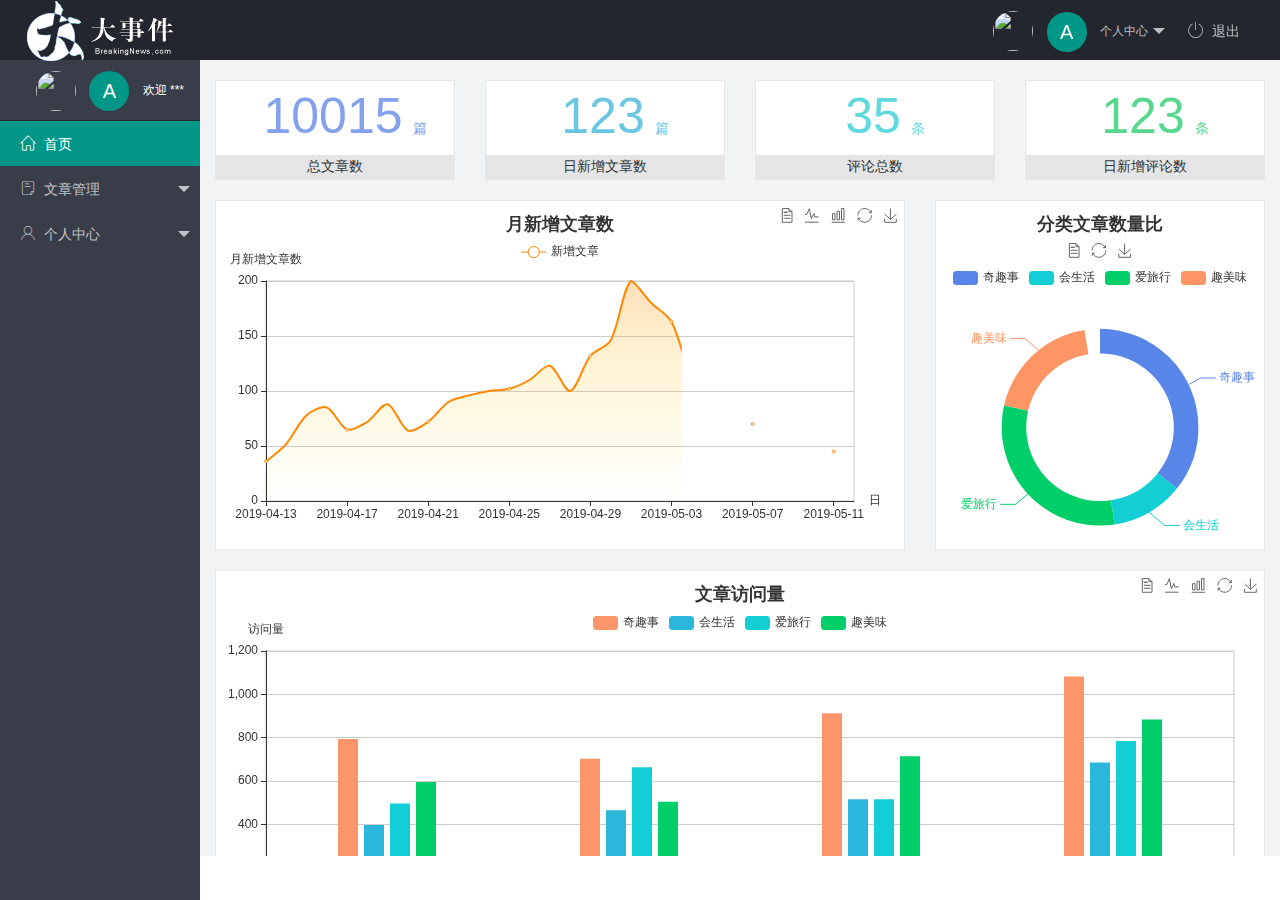
==== commit 74f25250: "完成了主页功能" ====
--- a/index.html
+++ b/index.html
@@ -1,6 +1,7 @@
 <!DOCTYPE html>
 <html lang="en">
-  <head>
+
+<head>
     <meta charset="UTF-8" />
     <meta name="viewport" content="width=device-width, initial-scale=1.0" />
     <title>后台主页</title>
@@ -10,29 +11,30 @@
     <link rel="stylesheet" href="/assets/fonts/iconfont.css" />
     <!-- 导入自己的样式表 -->
     <link rel="stylesheet" href="/assets/css/index.css" />
-  </head>
-  <body class="layui-layout-body">
+</head>
+
+<body class="layui-layout-body">
     <div class="layui-layout layui-layout-admin">
-      <div class="layui-header">
-        <div class="layui-logo">
-          <img src="/assets/images/logo.png" alt="" />
-        </div>
-        <!-- 头部区域（可配合layui已有的水平导航） -->
-        <ul class="layui-nav layui-layout-right">
-          <li class="layui-nav-item">
-            <a href="javascript:;" class="userinfo">
-              <img src="http://t.cn/RCzsdCq" class="layui-nav-img" />
-              <span class="text-avatar">A</span>
-              个人中心
-            </a>
-            <dl class="layui-nav-child">
-              <dd><a href="">基本资料</a></dd>
-              <dd><a href="">更换头像</a></dd>
-              <dd><a href="">重置密码</a></dd>
-            </dl>
-          </li>
-          <li class="layui-nav-item">
-            <a href=""><span class="iconfont icon-tuichu"></span>退出</a>
+        <div class="layui-header">
+            <div class="layui-logo">
+                <img src="/assets/images/logo.png" alt="" />
+            </div>
+            <!-- 头部区域（可配合layui已有的水平导航） -->
+            <ul class="layui-nav layui-layout-right">
+                <li class="layui-nav-item">
+                    <a href="javascript:;" class="userinfo">
+                        <img src="http://t.cn/RCzsdCq" class="layui-nav-img" />
+                        <span class="text-avatar">A</span> 个人中心
+                    </a>
+                    <dl class="layui-nav-child">
+                        <dd><a href="/user/user_info.html" target="fm">基本资料</a></dd>
+                        <dd><a href="/user/user_avatar.html" target="fm">更换头像</a></dd>
+                        <dd><a href="/user/user_pwd.html" target="fm">重置密码</a></dd>
+                    </dl>
+                </li>
+                <li class="layui-nav-item">
+                    <a href="javascript:;" id="btnLogout"><span class="iconfont icon-tuichu"></span>退出</a
+            >
           </li>
         </ul>
       </div>
@@ -47,33 +49,51 @@
           <!-- 左侧导航区域（可配合layui已有的垂直导航） -->
           <ul class="layui-nav layui-nav-tree" lay-shrink="all">
             <li class="layui-nav-item layui-this">
-              <a href="/home/dashboard.html" target="fm"><span class="iconfont icon-home"></span>首页</a>
+              <a href="/home/dashboard.html" target="fm"
+                ><span class="iconfont icon-home"></span>首页</a
+              >
             </li>
             <li class="layui-nav-item">
-              <a class="" href="javascript:;"><span class="iconfont icon-16"></span>文章管理</a>
+              <a class="" href="javascript:;"
+                ><span class="iconfont icon-16"></span>文章管理</a
+              >
               <dl class="layui-nav-child">
                 <dd>
-                  <a href="javascript:;"><i class="layui-icon layui-icon-app"></i>文章类别</a>
+                  <a href="/article/art_cate.html" target="fm"
+                    ><i class="layui-icon layui-icon-app"></i>文章类别</a
+                  >
                 </dd>
                 <dd>
-                  <a href="javascript:;"><i class="layui-icon layui-icon-app"></i>文章列表</a>
+                  <a href="javascript:;"
+                    ><i class="layui-icon layui-icon-app"></i>文章列表</a
+                  >
                 </dd>
                 <dd>
-                  <a href="javascript:;"><i class="layui-icon layui-icon-app"></i>发布文章</a>
+                  <a href="javascript:;"
+                    ><i class="layui-icon layui-icon-app"></i>发布文章</a
+                  >
                 </dd>
               </dl>
             </li>
             <li class="layui-nav-item">
-              <a href="javascript:;"><span class="iconfont icon-user"></span>个人中心</a>
+              <a href="javascript:;"
+                ><span class="iconfont icon-user"></span>个人中心</a
+              >
               <dl class="layui-nav-child">
                 <dd>
-                  <a href="javascript:;"><i class="layui-icon layui-icon-app"></i>基本资料</a>
+                  <a href="/user/user_info.html" target="fm"
+                    ><i class="layui-icon layui-icon-app"></i>基本资料</a
+                  >
                 </dd>
                 <dd>
-                  <a href="javascript:;"><i class="layui-icon layui-icon-app"></i>更换头像</a>
+                  <a href="/user/user_avatar.html" target="fm"
+                    ><i class="layui-icon layui-icon-app"></i>更换头像</a
+                  >
                 </dd>
                 <dd>
-                  <a href="javascript:;"><i class="layui-icon layui-icon-app"></i>重置密码</a>
+                  <a href="/user/user_pwd.html" target="fm"
+                    ><i class="layui-icon layui-icon-app"></i>重置密码</a
+                  >
                 </dd>
               </dl>
             </li>
@@ -86,12 +106,14 @@
         <iframe name="fm" src="/home/dashboard.html" frameborder="0"></iframe>
       </div>
 
-      <div class="layui-footer">
-        <!-- 底部固定区域 -->
-        © www.itheima.com - 黑马程序员
-      </div>
     </div>
     <!-- 导入 layui 的JS文件 -->
     <script src="/assets/lib/layui/layui.all.js"></script>
+    <!-- 导入 jQuery -->
+    <script src="/assets/lib/jquery.js"></script>
+    <!-- 导入自己封装的 baseAPI -->
+    <script src="/assets/js/baseAPI.js"></script>
+    <!-- 导入自己的 js 文件 -->
+    <script src="/assets/js/index.js"></script>
   </body>
-</html>
+</html>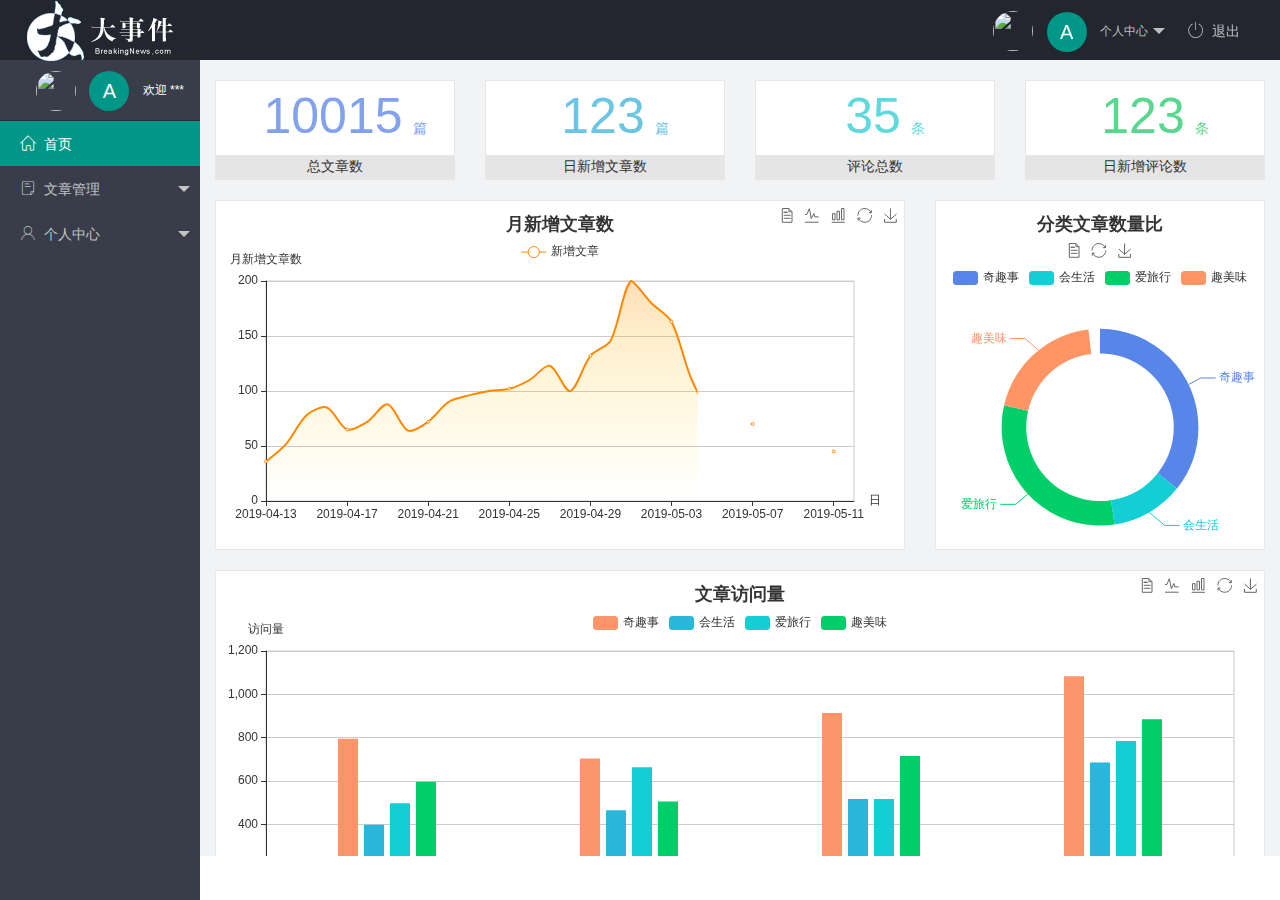
==== commit ea9ac5b1: "完成个人中心的开发" ====
--- a/index.html
+++ b/index.html
@@ -47,7 +47,9 @@
             <span id="welcome">欢迎 ***</span>
           </div>
           <!-- 左侧导航区域（可配合layui已有的垂直导航） -->
+          <!-- lay-shrink="all" 展开子菜单是否收缩兄弟子菜单 -->
           <ul class="layui-nav layui-nav-tree" lay-shrink="all">
+            <!-- layui-this 默认选中首页 -->
             <li class="layui-nav-item layui-this">
               <a href="/home/dashboard.html" target="fm"
                 ><span class="iconfont icon-home"></span>首页</a
@@ -102,7 +104,7 @@
       </div>
 
       <div class="layui-body">
-        <!-- 内容主体区域 -->
+        <!-- iframe标签 内容主体区域 ifame内通过target="fm" 指定跳转页面-->
         <iframe name="fm" src="/home/dashboard.html" frameborder="0"></iframe>
       </div>
 
--- a/assets/css/index.css
+++ b/assets/css/index.css
@@ -1,58 +1,60 @@
 .layui-footer {
-  text-align: center;
-  font-size: 12px;
+    text-align: center;
+    font-size: 12px;
 }
 
 .iconfont {
-  margin-right: 8px;
+    margin-right: 8px;
 }
 
 .layui-icon {
-  margin-right: 8px;
-  margin-left: 20px;
+    margin-right: 8px;
+    margin-left: 20px;
 }
 
 iframe {
-  width: 100%;
-  height: 100%;
+    width: 100%;
+    height: 100%;
 }
 
 .layui-body {
-  overflow: hidden;
+    /* 隐藏第二个滚动条 */
+    overflow: hidden;
 }
 
 a {
-  transition: none !important;
+    transition: none !important;
 }
 
 .userinfo {
-  height: 60px;
-  line-height: 60px;
-  text-align: center;
-  font-size: 12px;
-  user-select: none;
+    height: 60px;
+    line-height: 60px;
+    text-align: center;
+    font-size: 12px;
+    /* 禁止用户选中 */
+    user-select: none;
 }
 
 .layui-side-scroll .userinfo {
-  border-bottom: 1px solid #282b33;
+    border-bottom: 1px solid #282b33;
 }
 
 .layui-nav-img {
-  width: 40px;
-  height: 40px;
+    width: 40px;
+    height: 40px;
 }
 
 .text-avatar {
-  display: inline-block;
-  width: 40px;
-  height: 40px;
-  background-color: #009688;
-  border-radius: 50%;
-  line-height: 40px;
-  text-align: center;
-  font-size: 20px;
-  color: #fff;
-  position: relative;
-  top: 4px;
-  margin-right: 10px;
-}
+    display: inline-block;
+    width: 40px;
+    height: 40px;
+    background-color: #009688;
+    border-radius: 50%;
+    line-height: 40px;
+    text-align: center;
+    font-size: 20px;
+    color: #fff;
+    position: relative;
+    top: 4px;
+    margin-right: 10px;
+}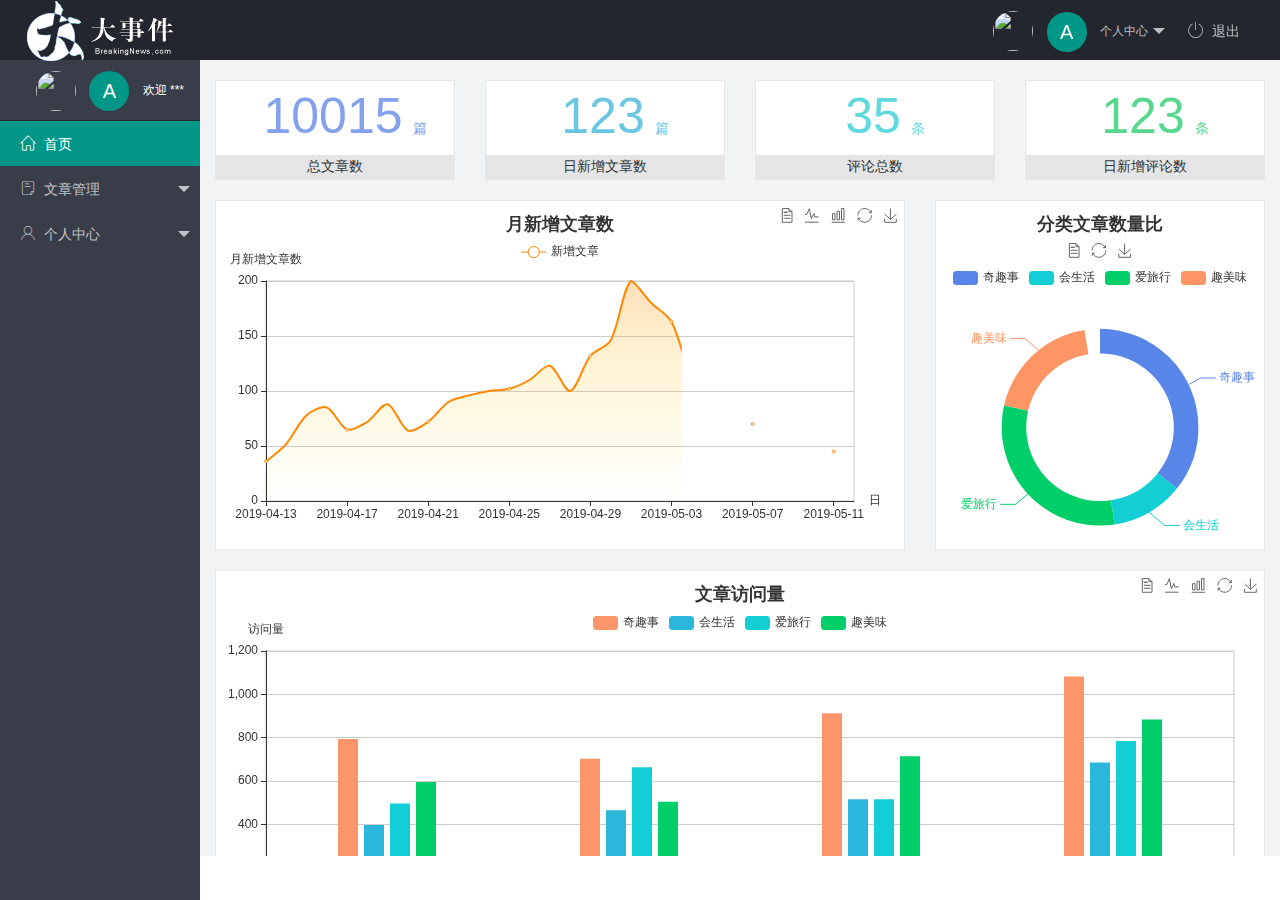
==== commit 8cb04876: "文章管理功能" ====
--- a/index.html
+++ b/index.html
@@ -66,12 +66,12 @@
                   >
                 </dd>
                 <dd>
-                  <a href="javascript:;"
+                  <a href="/article/art_list.html" target="fm"
                     ><i class="layui-icon layui-icon-app"></i>文章列表</a
                   >
                 </dd>
                 <dd>
-                  <a href="javascript:;"
+                  <a href="/article/art_pub.html" target="fm"
                     ><i class="layui-icon layui-icon-app"></i>发布文章</a
                   >
                 </dd>
